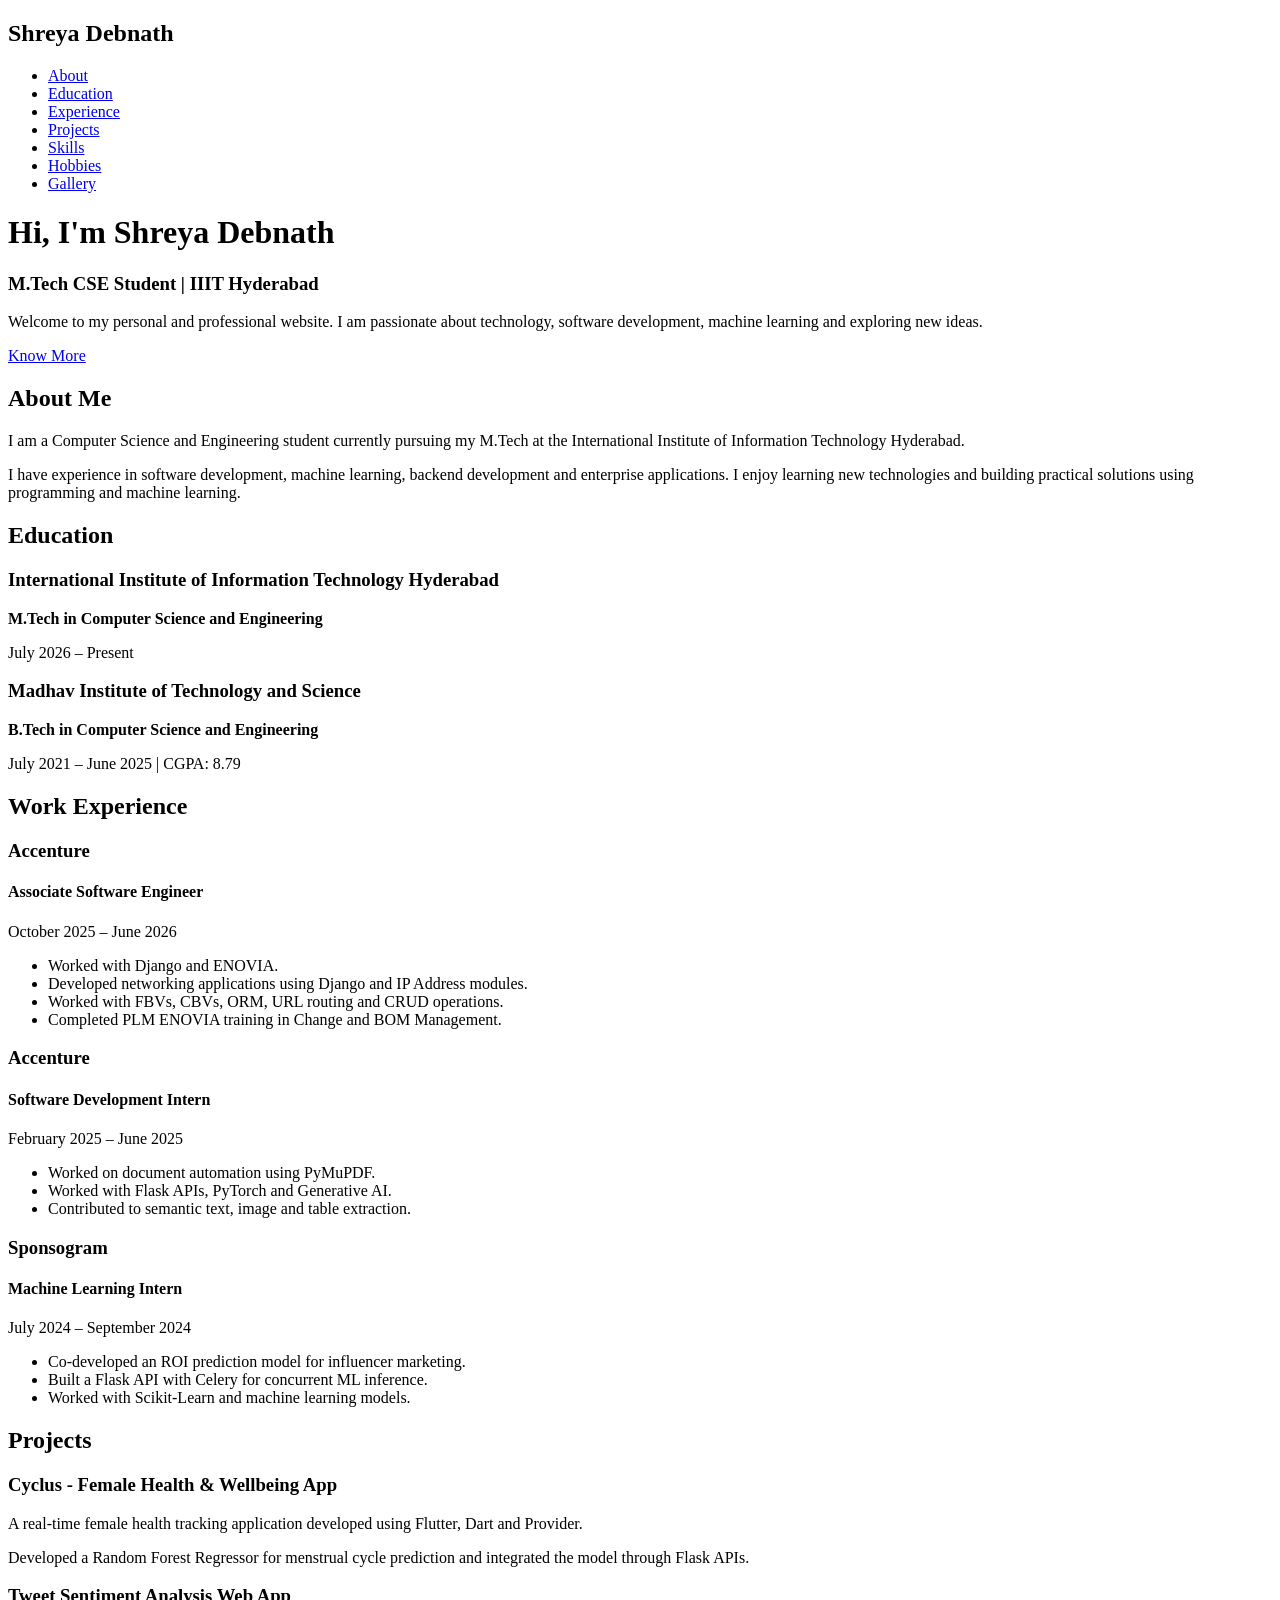
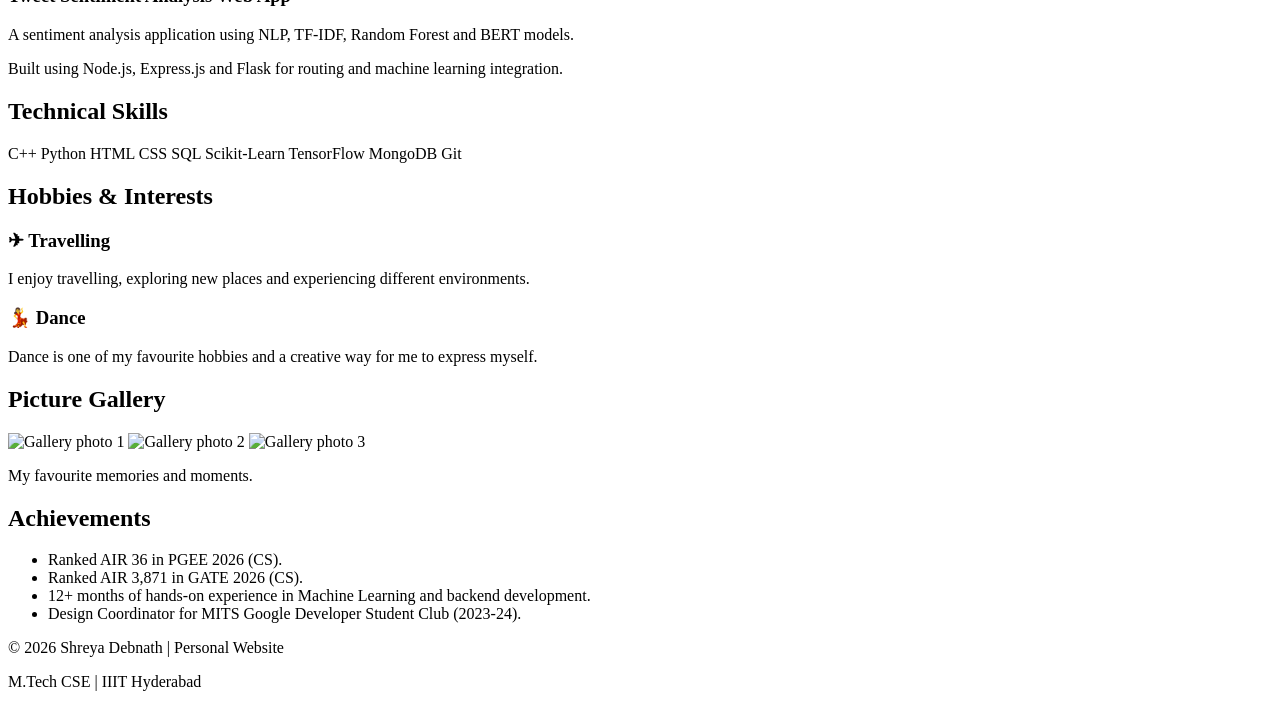
==== index.html @ 363cce81 "Create index.html" ====
<!DOCTYPE html>
<html lang="en">

<head>
    <meta charset="UTF-8">

    <meta name="viewport" content="width=device-width, initial-scale=1.0">

    <title>Shreya Debnath | Personal Website</title>

    <link rel="stylesheet" href="style.css">
</head>

<body>

    <!-- Navigation Bar -->
    <nav>
        <h2>Shreya Debnath</h2>

        <ul>
            <li><a href="#about">About</a></li>
            <li><a href="#education">Education</a></li>
            <li><a href="#experience">Experience</a></li>
            <li><a href="#projects">Projects</a></li>
            <li><a href="#skills">Skills</a></li>
            <li><a href="#hobbies">Hobbies</a></li>
            <li><a href="#gallery">Gallery</a></li>
        </ul>
    </nav>


    <!-- Home Section -->
    <header id="home">

        <div class="hero-text">

            <h1>Hi, I'm Shreya Debnath</h1>

            <h3>M.Tech CSE Student | IIIT Hyderabad</h3>

            <p>
                Welcome to my personal and professional website.
                I am passionate about technology, software development,
                machine learning and exploring new ideas.
            </p>

            <a class="button" href="#about">Know More</a>

        </div>

    </header>


    <!-- About Section -->
    <section id="about">

        <h2>About Me</h2>

        <p>
            I am a Computer Science and Engineering student currently
            pursuing my M.Tech at the International Institute of
            Information Technology Hyderabad.
        </p>

        <p>
            I have experience in software development, machine learning,
            backend development and enterprise applications. I enjoy
            learning new technologies and building practical solutions
            using programming and machine learning.
        </p>

    </section>


    <!-- Education Section -->
    <section id="education">

        <h2>Education</h2>

        <div class="card">

            <h3>International Institute of Information Technology Hyderabad</h3>

            <p>
                <strong>M.Tech in Computer Science and Engineering</strong>
            </p>

            <p>July 2026 – Present</p>

        </div>


        <div class="card">

            <h3>Madhav Institute of Technology and Science</h3>

            <p>
                <strong>B.Tech in Computer Science and Engineering</strong>
            </p>

            <p>July 2021 – June 2025 | CGPA: 8.79</p>

        </div>

    </section>


    <!-- Experience Section -->
    <section id="experience">

        <h2>Work Experience</h2>

        <div class="card">

            <h3>Accenture</h3>

            <h4>Associate Software Engineer</h4>

            <p>October 2025 – June 2026</p>

            <ul>
                <li>Worked with Django and ENOVIA.</li>
                <li>Developed networking applications using Django and IP Address modules.</li>
                <li>Worked with FBVs, CBVs, ORM, URL routing and CRUD operations.</li>
                <li>Completed PLM ENOVIA training in Change and BOM Management.</li>
            </ul>

        </div>


        <div class="card">

            <h3>Accenture</h3>

            <h4>Software Development Intern</h4>

            <p>February 2025 – June 2025</p>

            <ul>
                <li>Worked on document automation using PyMuPDF.</li>
                <li>Worked with Flask APIs, PyTorch and Generative AI.</li>
                <li>Contributed to semantic text, image and table extraction.</li>
            </ul>

        </div>


        <div class="card">

            <h3>Sponsogram</h3>

            <h4>Machine Learning Intern</h4>

            <p>July 2024 – September 2024</p>

            <ul>
                <li>Co-developed an ROI prediction model for influencer marketing.</li>
                <li>Built a Flask API with Celery for concurrent ML inference.</li>
                <li>Worked with Scikit-Learn and machine learning models.</li>
            </ul>

        </div>

    </section>


    <!-- Projects Section -->
    <section id="projects">

        <h2>Projects</h2>

        <div class="project-container">

            <div class="card">

                <h3>Cyclus - Female Health & Wellbeing App</h3>

                <p>
                    A real-time female health tracking application
                    developed using Flutter, Dart and Provider.
                </p>

                <p>
                    Developed a Random Forest Regressor for menstrual
                    cycle prediction and integrated the model through
                    Flask APIs.
                </p>

            </div>


            <div class="card">

                <h3>Tweet Sentiment Analysis Web App</h3>

                <p>
                    A sentiment analysis application using NLP,
                    TF-IDF, Random Forest and BERT models.
                </p>

                <p>
                    Built using Node.js, Express.js and Flask for
                    routing and machine learning integration.
                </p>

            </div>

        </div>

    </section>


    <!-- Skills Section -->
    <section id="skills">

        <h2>Technical Skills</h2>

        <div class="skills-container">

            <span>C++</span>
            <span>Python</span>
            <span>HTML</span>
            <span>CSS</span>
            <span>SQL</span>
            <span>Scikit-Learn</span>
            <span>TensorFlow</span>
            <span>MongoDB</span>
            <span>Git</span>

        </div>

    </section>


    <!-- Hobbies Section -->
    <section id="hobbies">

        <h2>Hobbies & Interests</h2>

        <div class="hobby-container">

            <div class="card">
                <h3>✈ Travelling</h3>
                <p>
                    I enjoy travelling, exploring new places and
                    experiencing different environments.
                </p>
            </div>

            <div class="card">
                <h3>💃 Dance</h3>
                <p>
                    Dance is one of my favourite hobbies and a
                    creative way for me to express myself.
                </p>
            </div>

        </div>

    </section>


    <!-- Gallery Section -->
    <section id="gallery">

        <h2>Picture Gallery</h2>

        <div class="gallery">

            <img src="images/photo1.jpg" alt="Gallery photo 1">

            <img src="images/photo2.jpg" alt="Gallery photo 2">

            <img src="images/photo3.jpg" alt="Gallery photo 3">

        </div>

        <p class="gallery-note">
            My favourite memories and moments.
        </p>

    </section>


    <!-- Achievements Section -->
    <section id="achievements">

        <h2>Achievements</h2>

        <div class="card">

            <ul>
                <li>Ranked AIR 36 in PGEE 2026 (CS).</li>
                <li>Ranked AIR 3,871 in GATE 2026 (CS).</li>
                <li>12+ months of hands-on experience in Machine Learning and backend development.</li>
                <li>Design Coordinator for MITS Google Developer Student Club (2023-24).</li>
            </ul>

        </div>

    </section>


    <!-- Footer -->
    <footer>

        <p>
            © 2026 Shreya Debnath | Personal Website
        </p>

        <p>
            M.Tech CSE | IIIT Hyderabad
        </p>

    </footer>

</body>

</html>
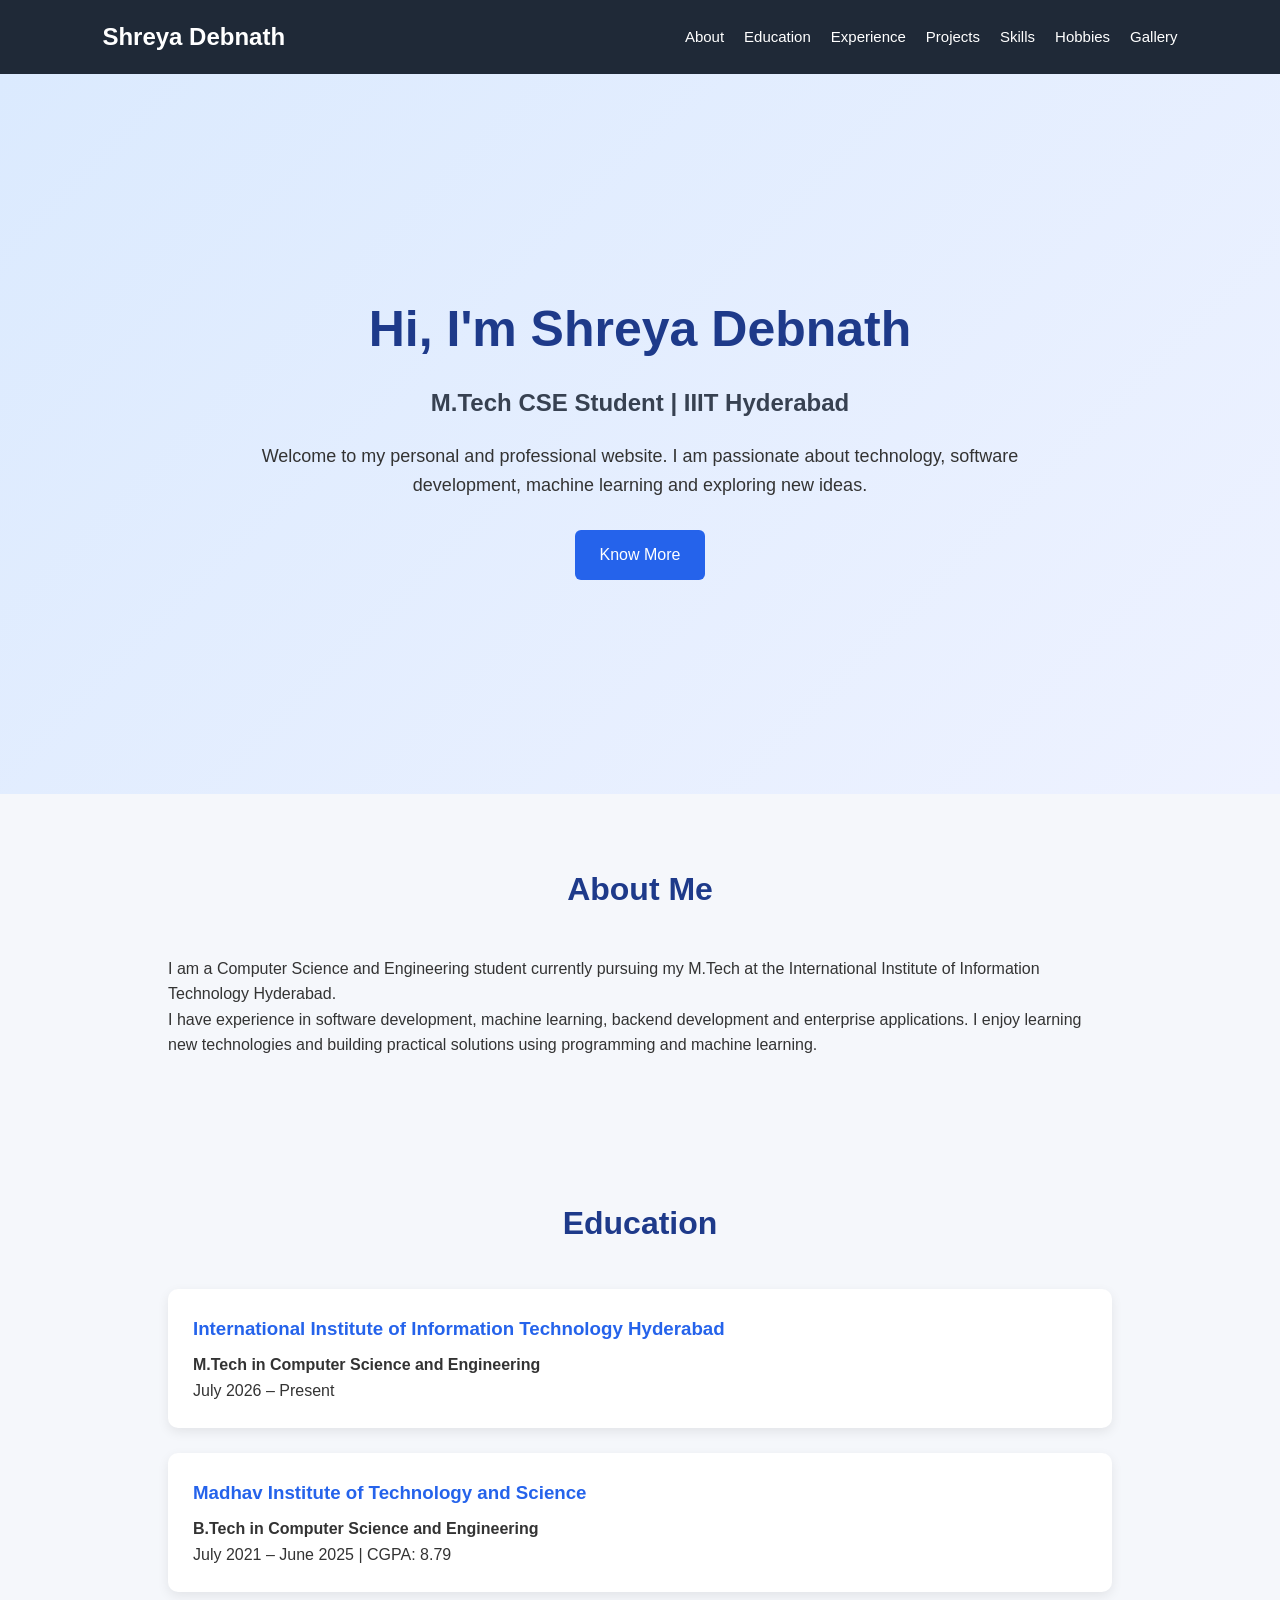
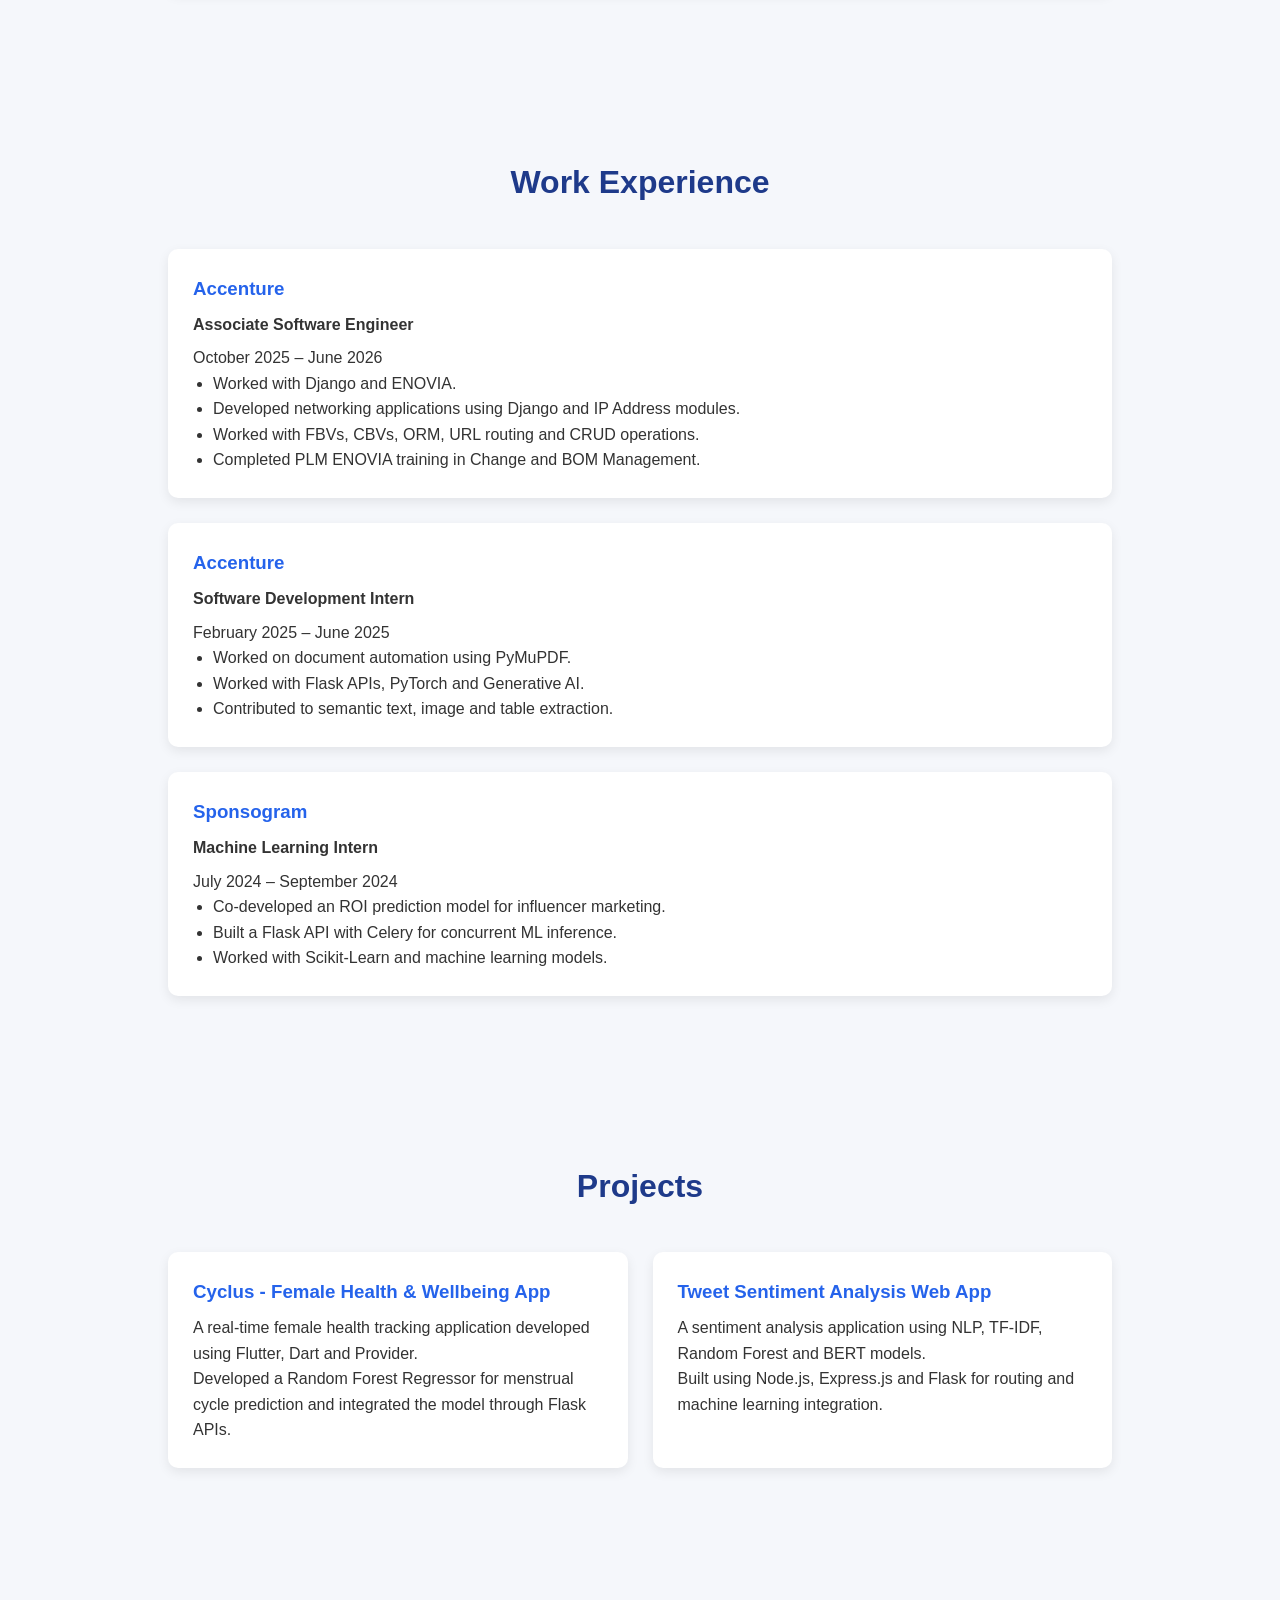
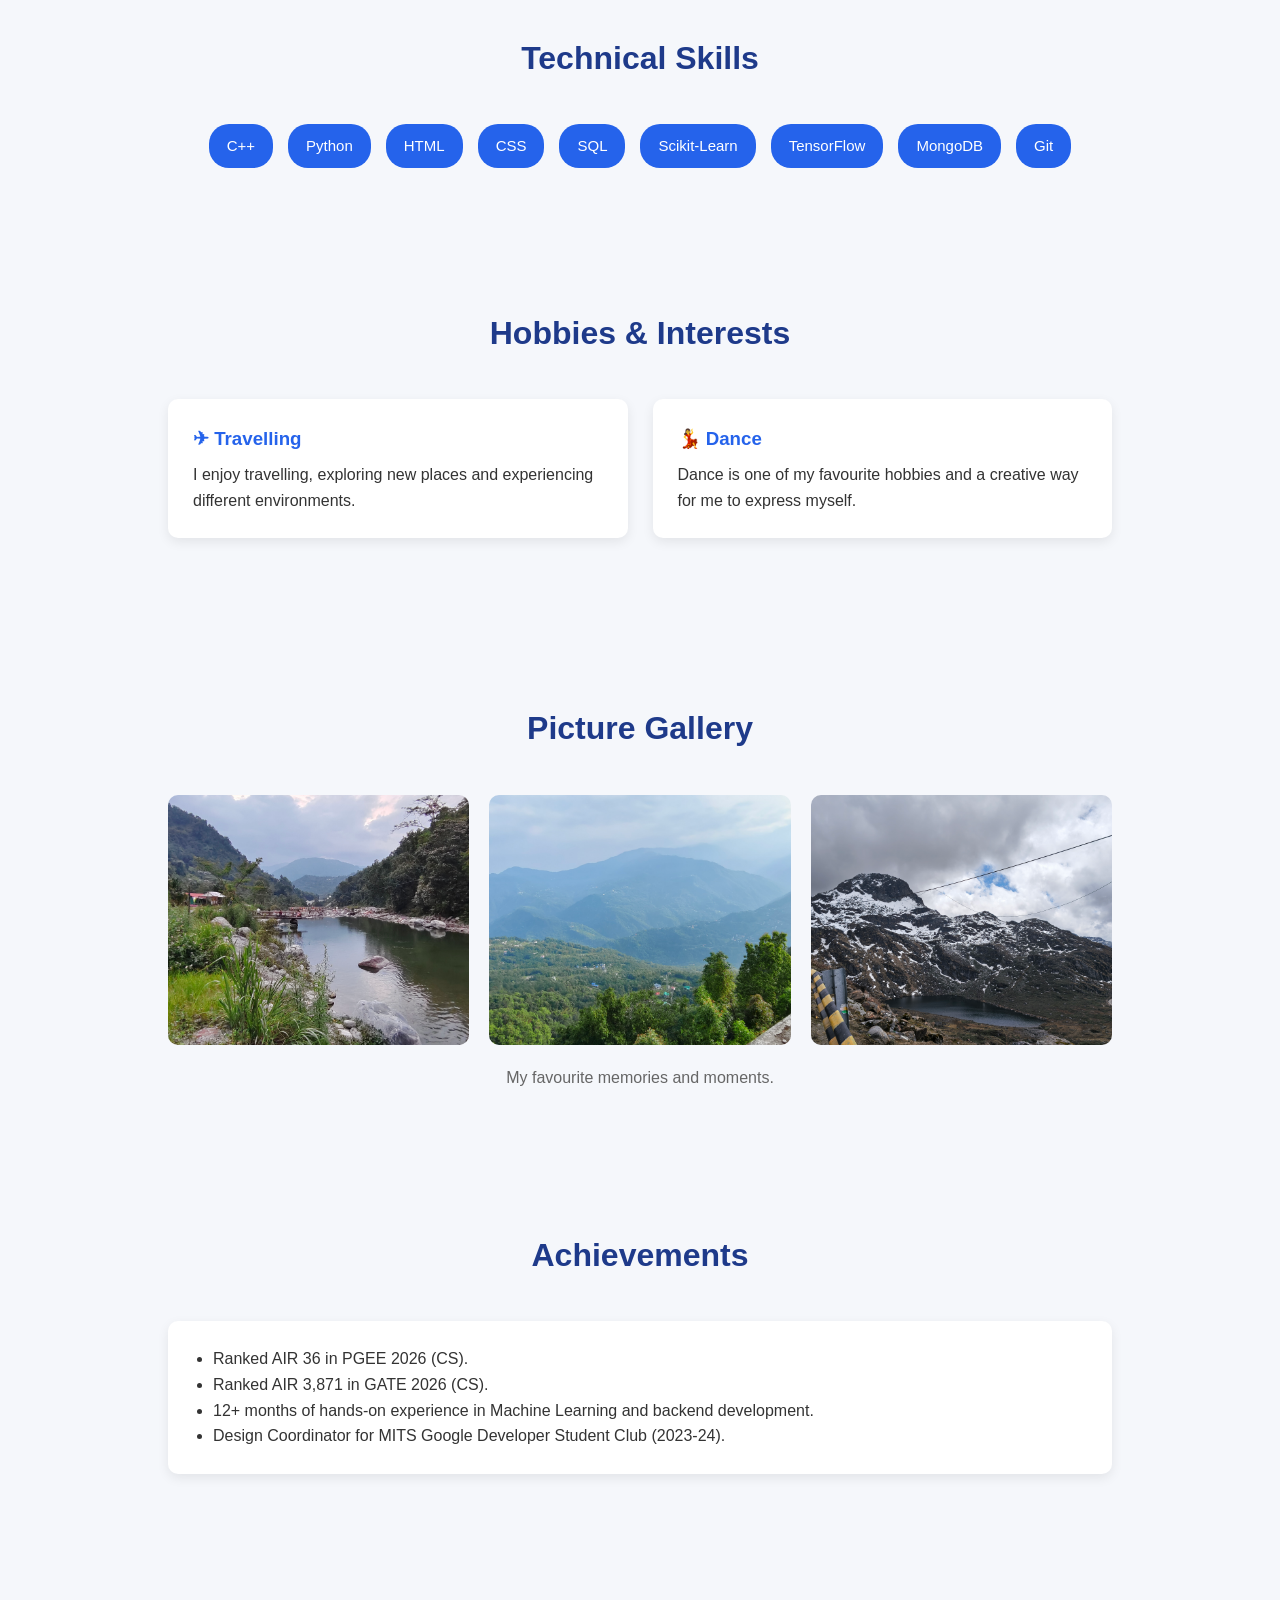
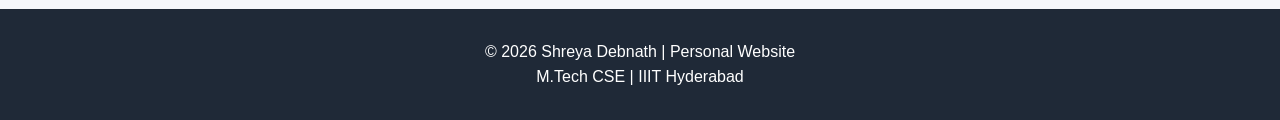
==== commit bfe76fd9: "Update index.html" ====
--- a/index.html
+++ b/index.html
@@ -267,11 +267,11 @@
 
         <div class="gallery">
 
-            <img src="images/photo1.jpg" alt="Gallery photo 1">
-
-            <img src="images/photo2.jpg" alt="Gallery photo 2">
-
-            <img src="images/photo3.jpg" alt="Gallery photo 3">
+            <img src="images/IMG_20260526_182352.jpg.jpeg" alt="photo 1">
+
+            <img src="images/IMG_20260528_063207.jpg.jpeg" alt="photo 2">
+
+            <img src="images/IMG_20260529_093640483_HDR.jpg.jpeg" alt="photo 3">
 
         </div>
 
--- a/style.css
+++ b/style.css
@@ -0,0 +1,316 @@
+/* General Page Styling */
+
+* {
+    box-sizing: border-box;
+    margin: 0;
+    padding: 0;
+}
+
+html {
+    scroll-behavior: smooth;
+}
+
+body {
+    font-family: Arial, sans-serif;
+    line-height: 1.6;
+    background-color: #f5f7fb;
+    color: #333;
+}
+
+
+/* Navigation Bar */
+
+nav {
+    background-color: #1f2937;
+    color: white;
+
+    display: flex;
+    justify-content: space-between;
+    align-items: center;
+
+    padding: 18px 8%;
+
+    position: sticky;
+    top: 0;
+    z-index: 1000;
+}
+
+nav h2 {
+    font-size: 24px;
+}
+
+nav ul {
+    list-style: none;
+
+    display: flex;
+    gap: 20px;
+}
+
+nav a {
+    color: white;
+    text-decoration: none;
+    font-size: 15px;
+}
+
+nav a:hover {
+    color: #60a5fa;
+}
+
+
+/* Hero Section */
+
+header {
+    min-height: 80vh;
+
+    display: flex;
+    justify-content: center;
+    align-items: center;
+
+    text-align: center;
+
+    padding: 60px 20px;
+
+    background: linear-gradient(
+        135deg,
+        #dbeafe,
+        #eef2ff
+    );
+}
+
+.hero-text {
+    max-width: 800px;
+}
+
+.hero-text h1 {
+    font-size: 50px;
+    margin-bottom: 15px;
+    color: #1e3a8a;
+}
+
+.hero-text h3 {
+    font-size: 24px;
+    margin-bottom: 20px;
+    color: #374151;
+}
+
+.hero-text p {
+    font-size: 18px;
+    margin-bottom: 30px;
+}
+
+
+/* Button */
+
+.button {
+    display: inline-block;
+
+    padding: 12px 25px;
+
+    background-color: #2563eb;
+    color: white;
+
+    text-decoration: none;
+
+    border-radius: 6px;
+
+    transition: 0.3s;
+}
+
+.button:hover {
+    background-color: #1d4ed8;
+    transform: translateY(-2px);
+}
+
+
+/* Sections */
+
+section {
+    padding: 70px 10%;
+
+    max-width: 1200px;
+
+    margin: auto;
+}
+
+section h2 {
+    text-align: center;
+
+    font-size: 32px;
+
+    margin-bottom: 40px;
+
+    color: #1e3a8a;
+}
+
+
+/* Cards */
+
+.card {
+    background-color: white;
+
+    padding: 25px;
+
+    margin-bottom: 25px;
+
+    border-radius: 10px;
+
+    box-shadow: 0 4px 12px rgba(0, 0, 0, 0.08);
+
+    transition: 0.3s;
+}
+
+.card:hover {
+    transform: translateY(-5px);
+
+    box-shadow: 0 8px 20px rgba(0, 0, 0, 0.12);
+}
+
+.card h3 {
+    color: #2563eb;
+
+    margin-bottom: 8px;
+}
+
+.card h4 {
+    margin-bottom: 8px;
+}
+
+.card ul {
+    margin-left: 20px;
+}
+
+
+/* Projects */
+
+.project-container {
+    display: grid;
+
+    grid-template-columns: repeat(2, 1fr);
+
+    gap: 25px;
+}
+
+
+/* Skills */
+
+.skills-container {
+    display: flex;
+
+    flex-wrap: wrap;
+
+    justify-content: center;
+
+    gap: 15px;
+}
+
+.skills-container span {
+    background-color: #2563eb;
+
+    color: white;
+
+    padding: 10px 18px;
+
+    border-radius: 20px;
+
+    font-size: 15px;
+}
+
+.skills-container span:hover {
+    background-color: #1d4ed8;
+}
+
+
+/* Hobbies */
+
+.hobby-container {
+    display: grid;
+
+    grid-template-columns: repeat(2, 1fr);
+
+    gap: 25px;
+}
+
+
+/* Gallery */
+
+.gallery {
+    display: grid;
+
+    grid-template-columns: repeat(3, 1fr);
+
+    gap: 20px;
+}
+
+.gallery img {
+    width: 100%;
+
+    height: 250px;
+
+    object-fit: cover;
+
+    border-radius: 10px;
+
+    transition: 0.3s;
+}
+
+.gallery img:hover {
+    transform: scale(1.03);
+}
+
+.gallery-note {
+    text-align: center;
+
+    margin-top: 20px;
+
+    color: #666;
+}
+
+
+/* Footer */
+
+footer {
+    text-align: center;
+
+    padding: 30px;
+
+    background-color: #1f2937;
+
+    color: white;
+
+    margin-top: 40px;
+}
+
+
+/* Mobile Responsive Design */
+
+@media (max-width: 768px) {
+
+    nav {
+        flex-direction: column;
+
+        gap: 15px;
+    }
+
+    nav ul {
+        flex-wrap: wrap;
+
+        justify-content: center;
+    }
+
+    .hero-text h1 {
+        font-size: 36px;
+    }
+
+    .project-container {
+        grid-template-columns: 1fr;
+    }
+
+    .hobby-container {
+        grid-template-columns: 1fr;
+    }
+
+    .gallery {
+        grid-template-columns: 1fr;
+    }
+
+}
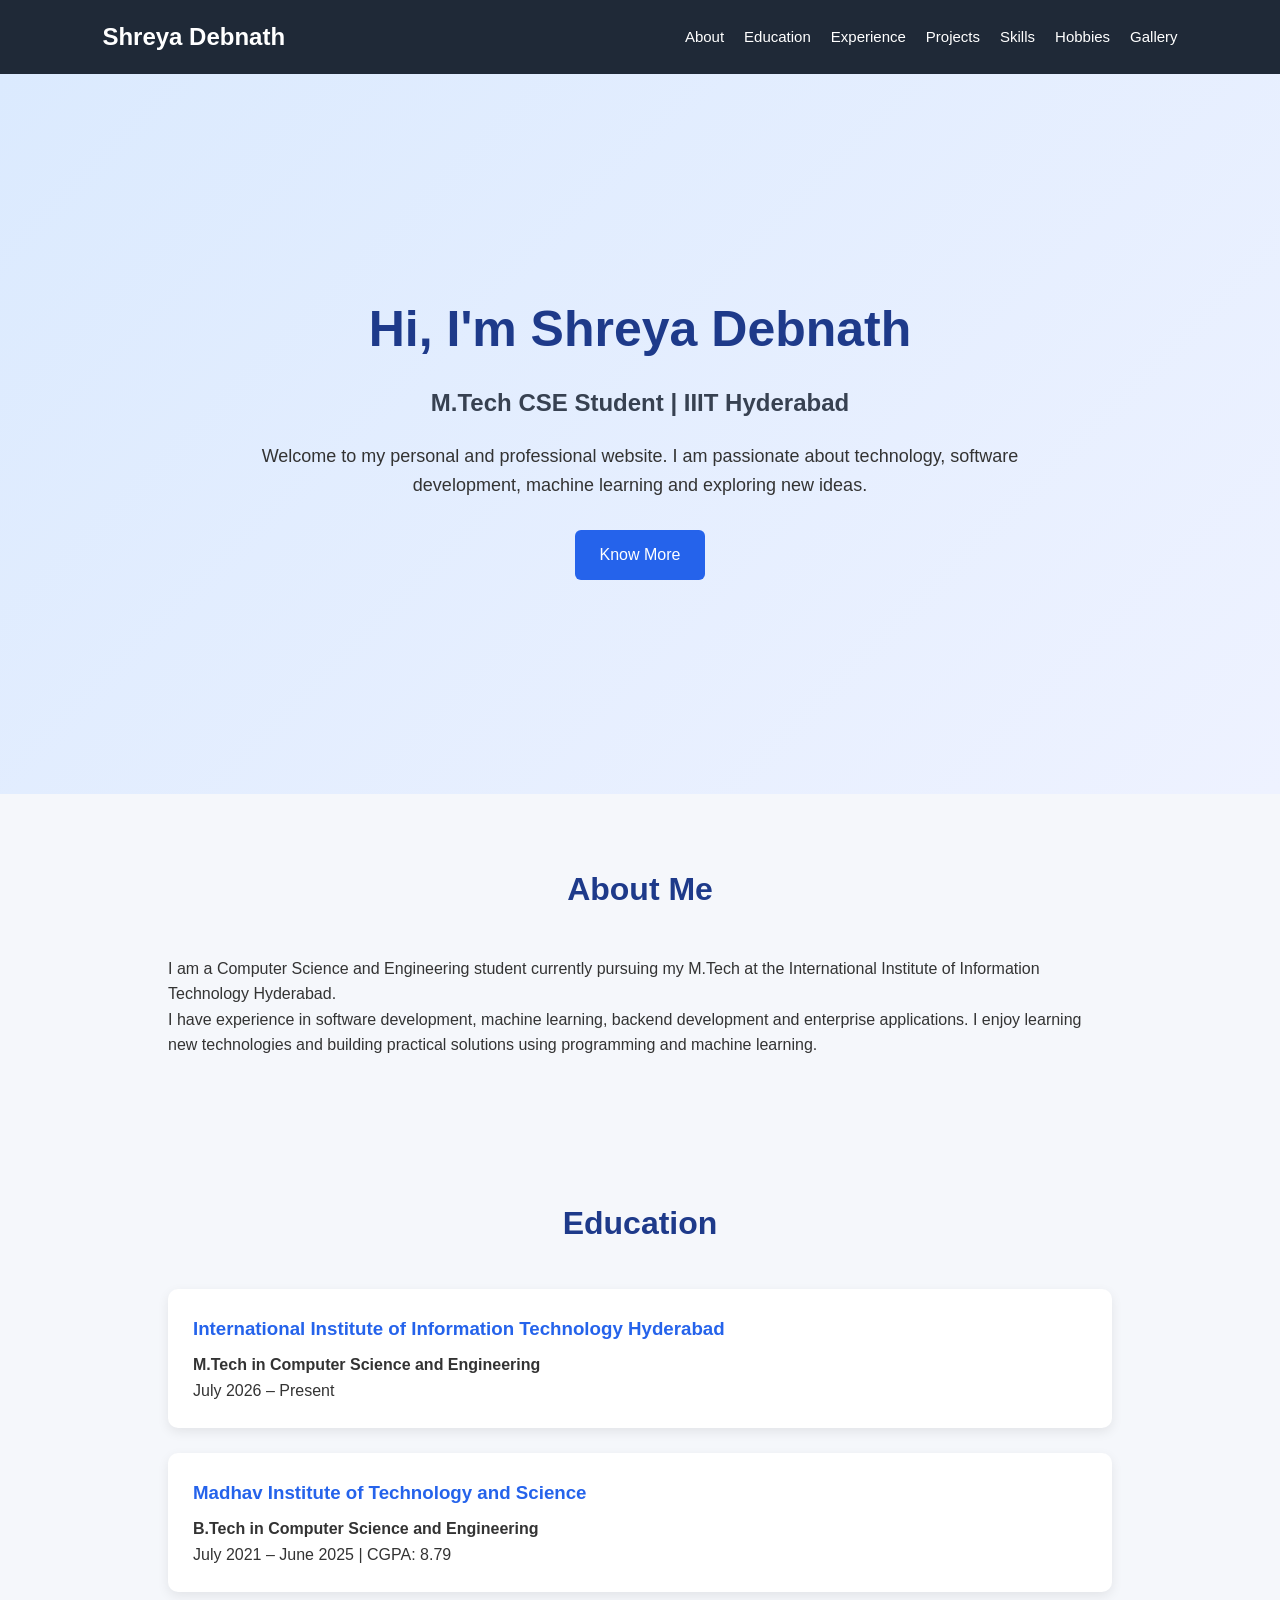
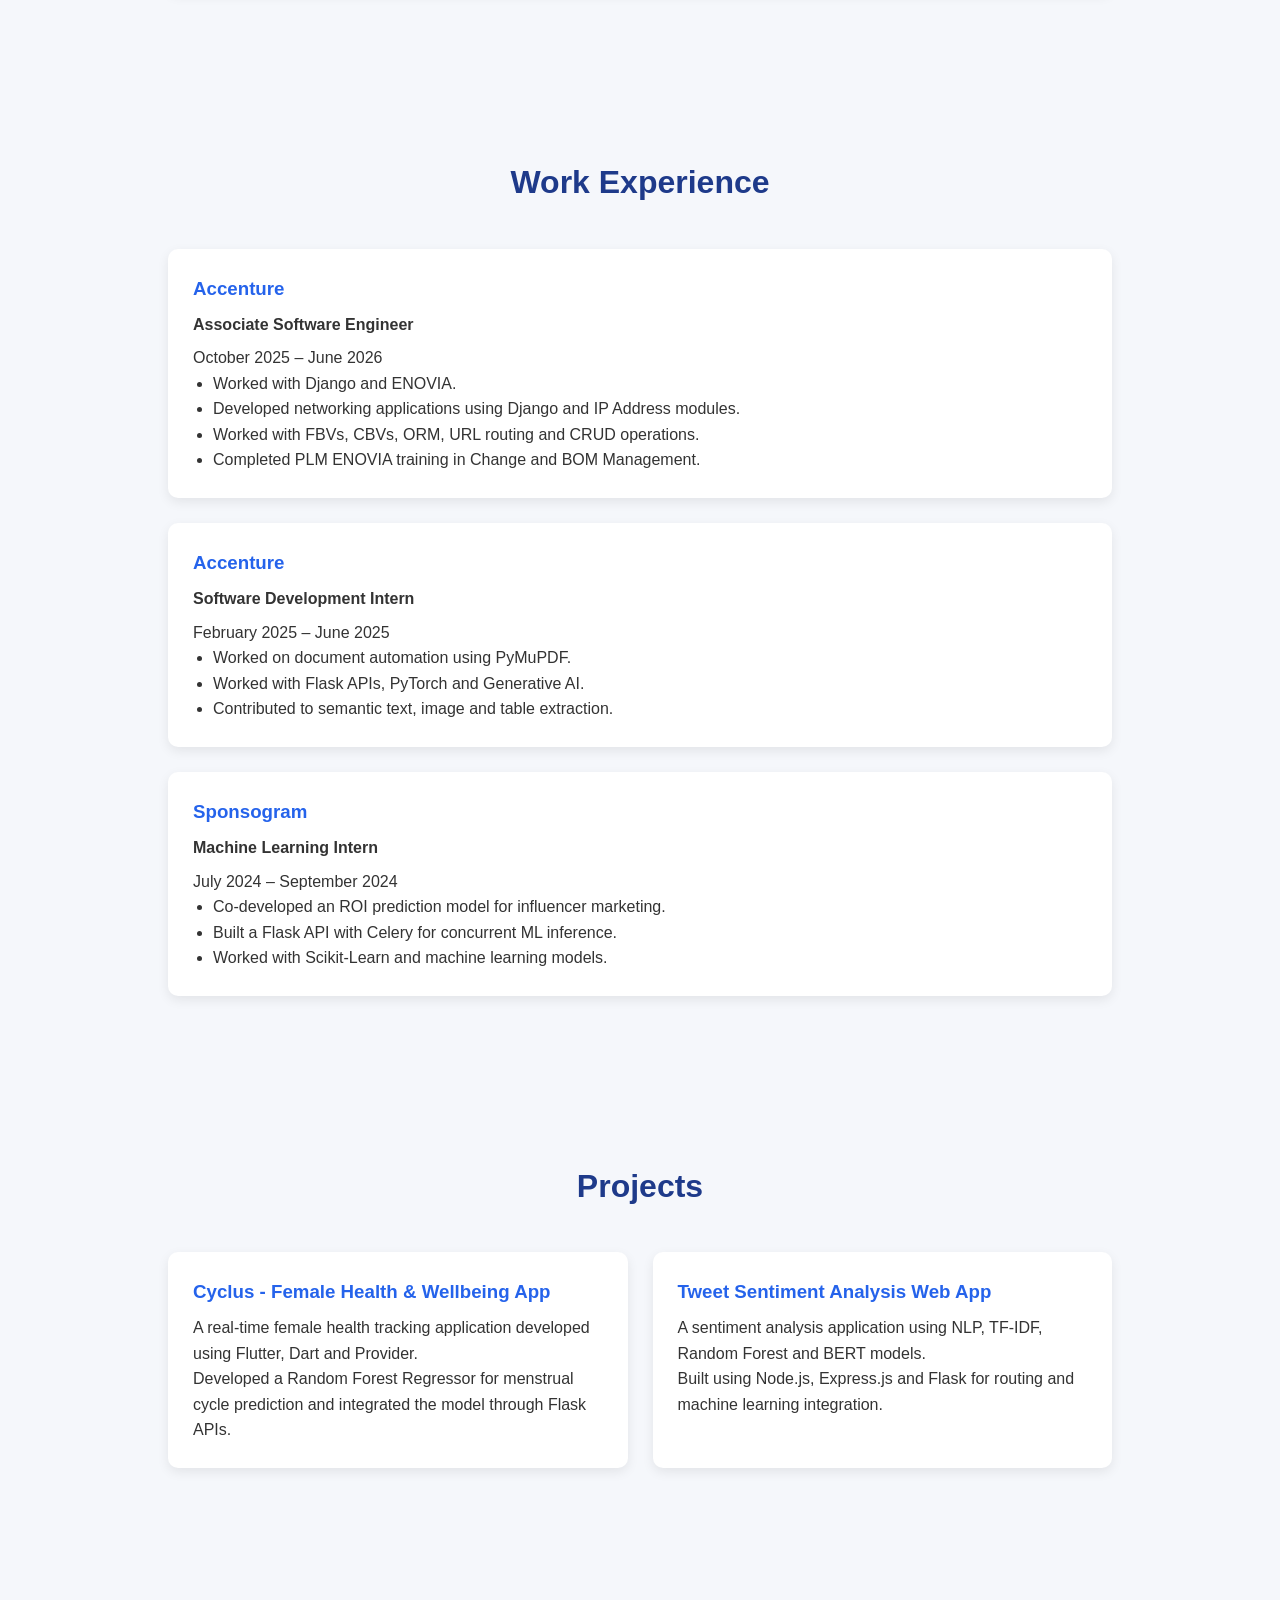
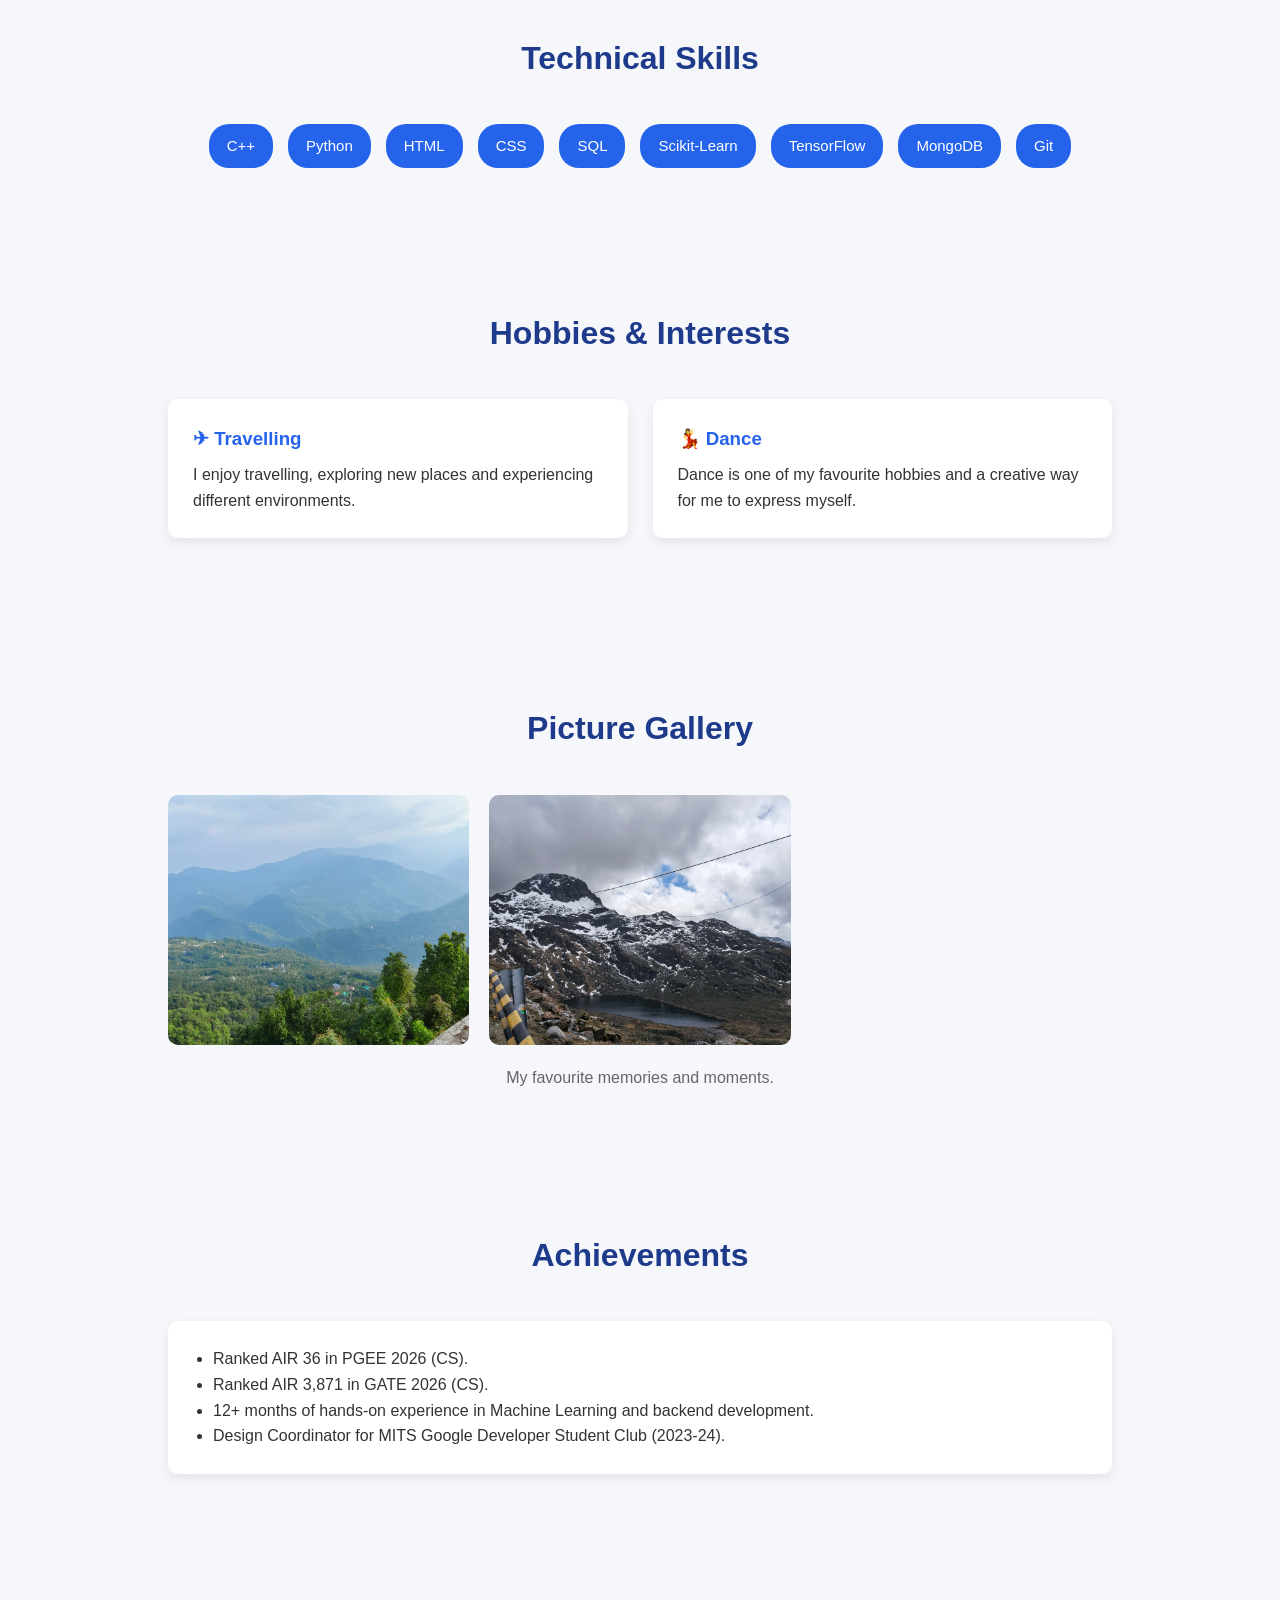
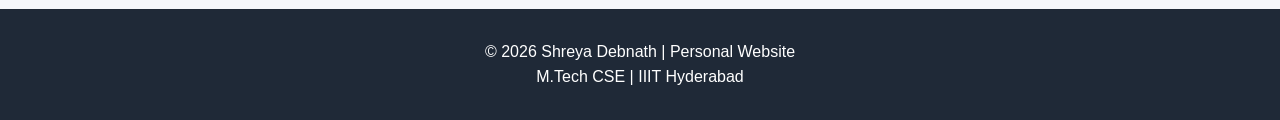
==== commit b7f2ee8f: "Update index.html" ====
--- a/index.html
+++ b/index.html
@@ -267,11 +267,11 @@
 
         <div class="gallery">
 
-            <img src="images/IMG_20260526_182352.jpg.jpeg" alt="photo 1">
-
-            <img src="images/IMG_20260528_063207.jpg.jpeg" alt="photo 2">
-
-            <img src="images/IMG_20260529_093640483_HDR.jpg.jpeg" alt="photo 3">
+           
+
+            <img src="images/IMG_20260528_063207.jpg.jpeg" alt="photo 1">
+
+            <img src="images/IMG_20260529_093640483_HDR.jpg.jpeg" alt="photo 2">
 
         </div>
 
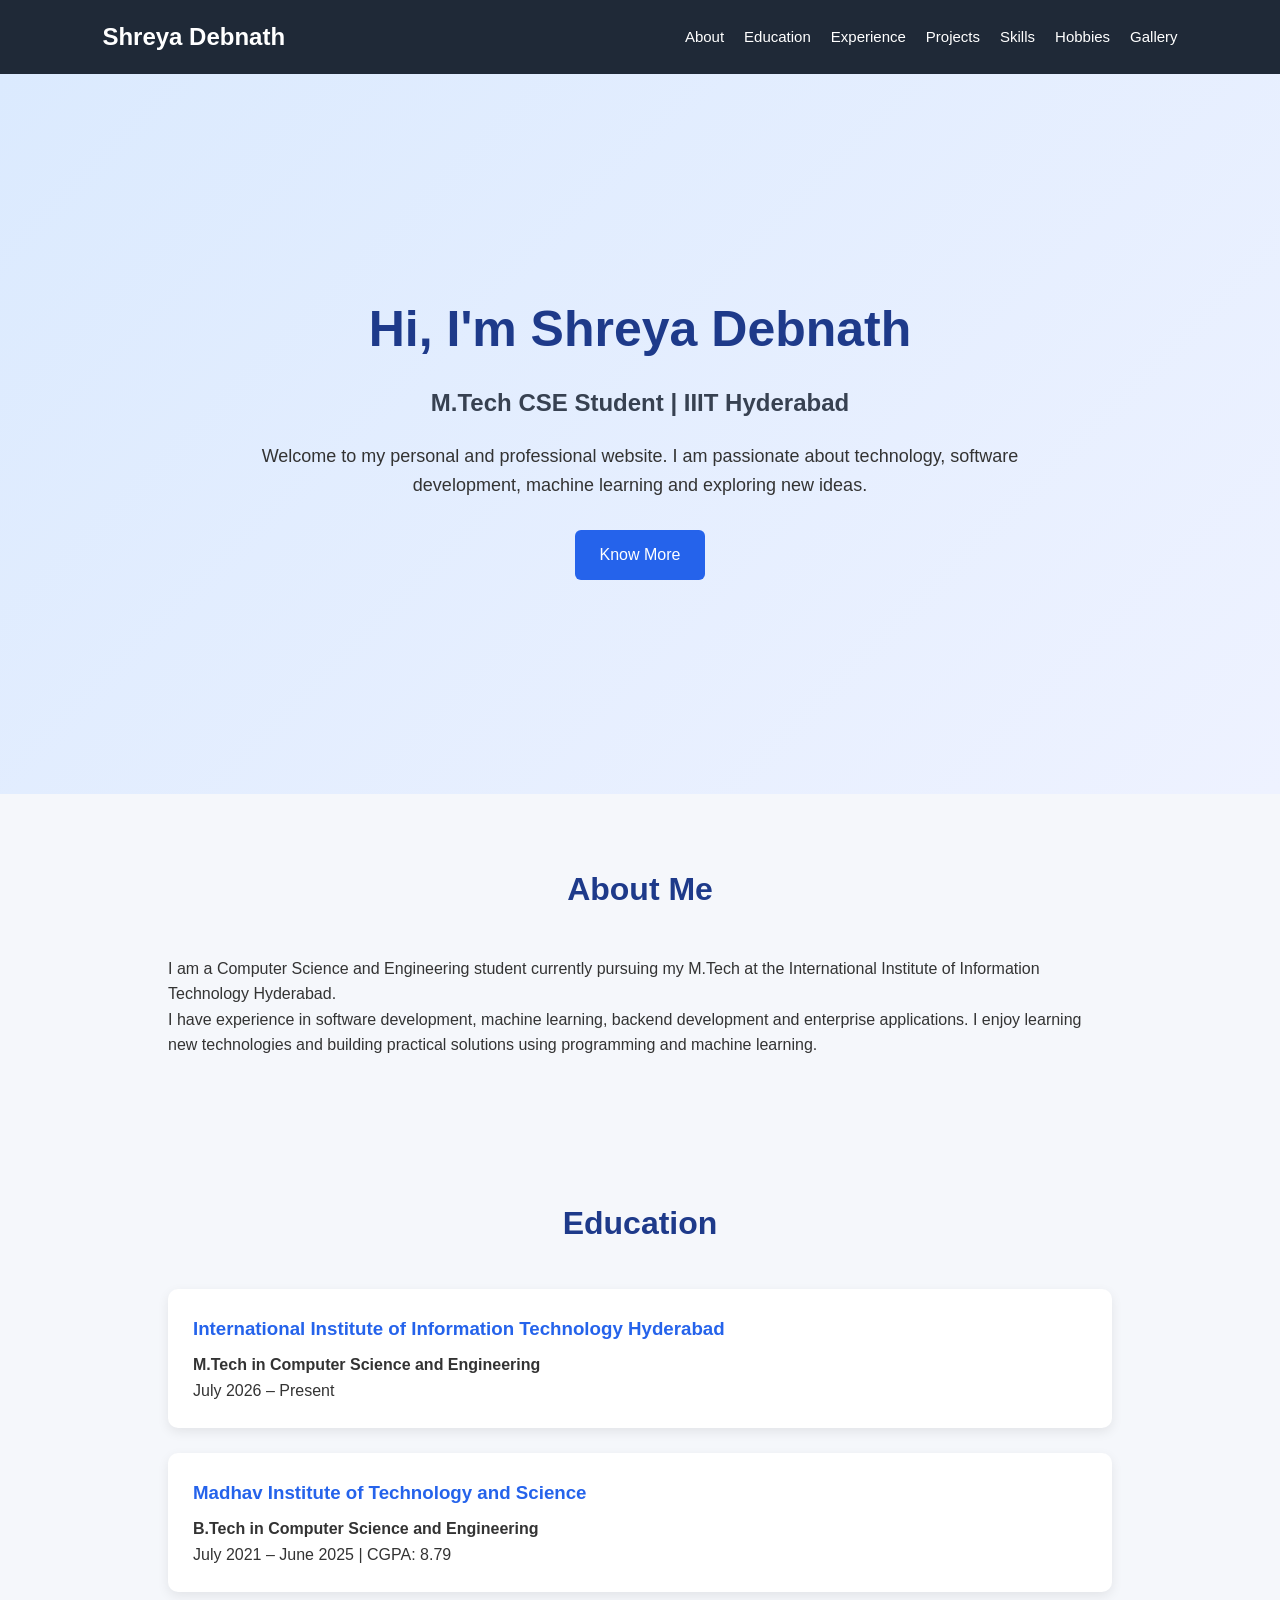
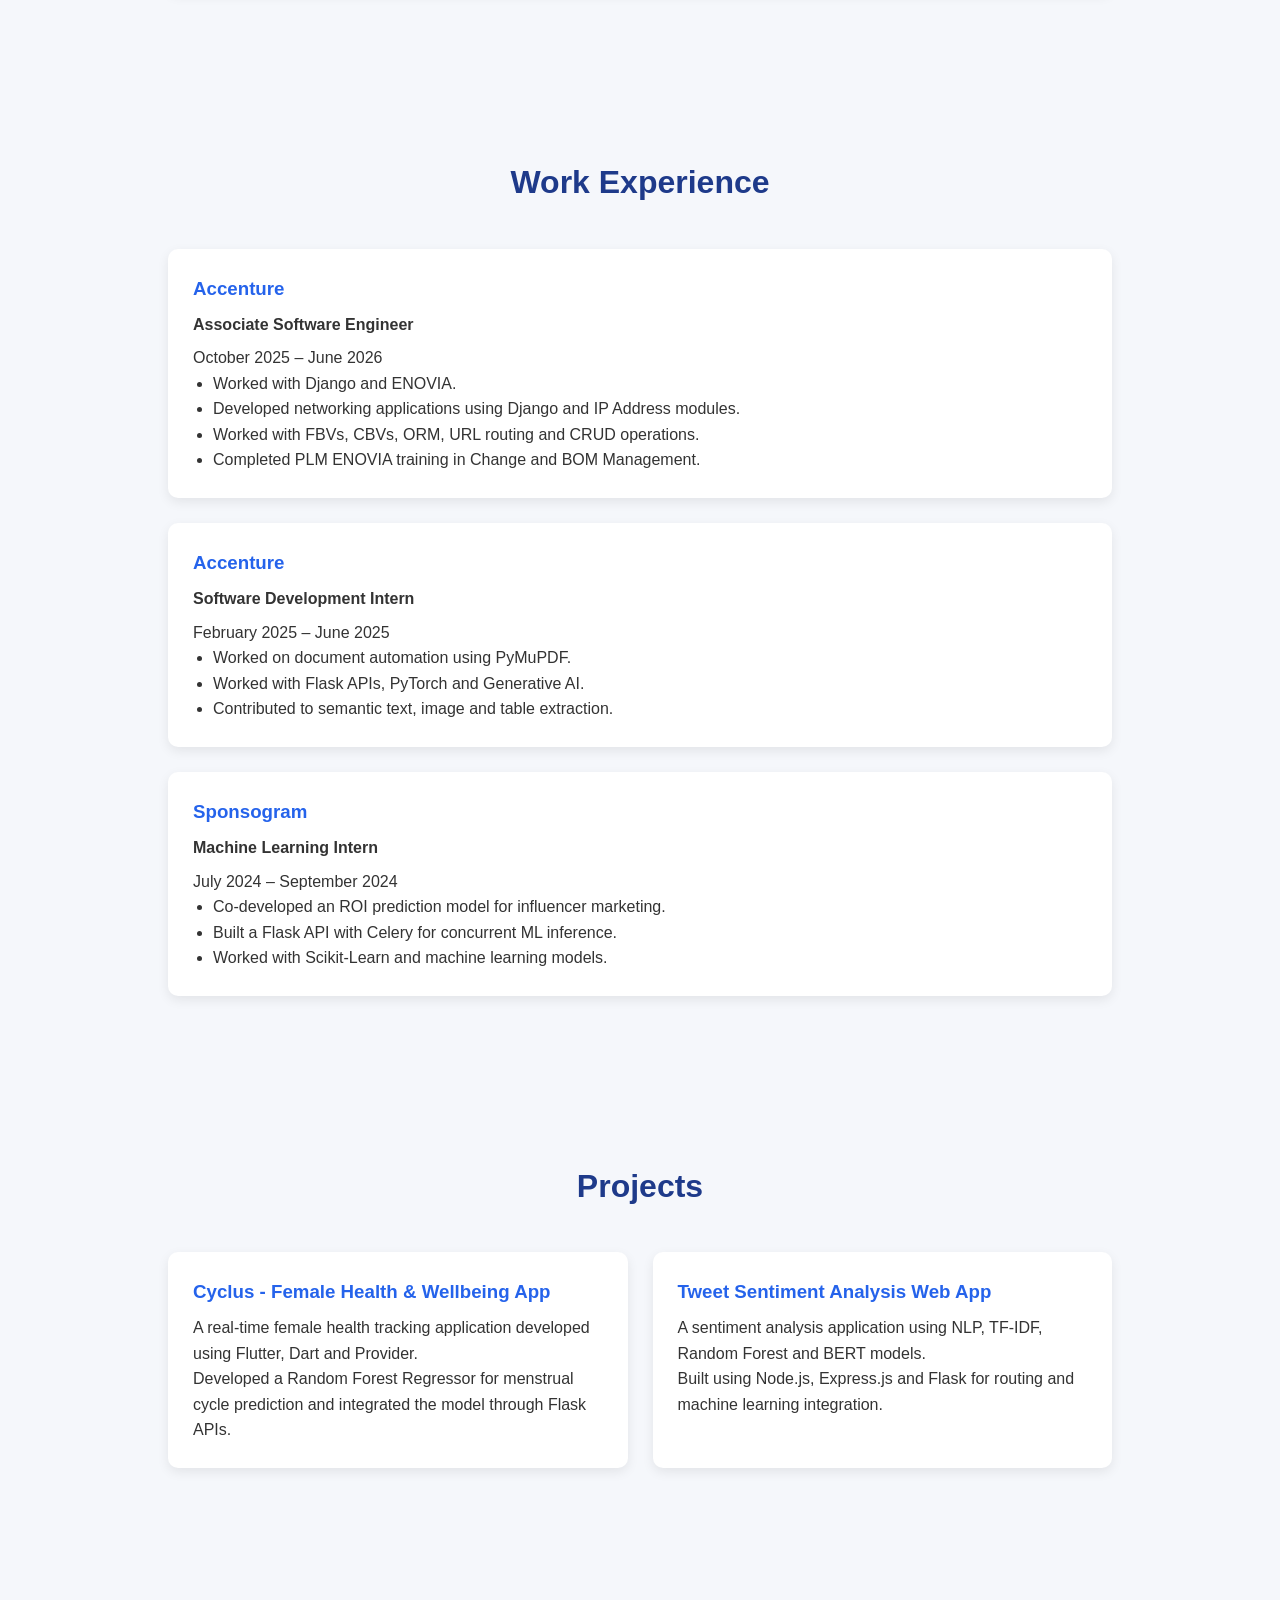
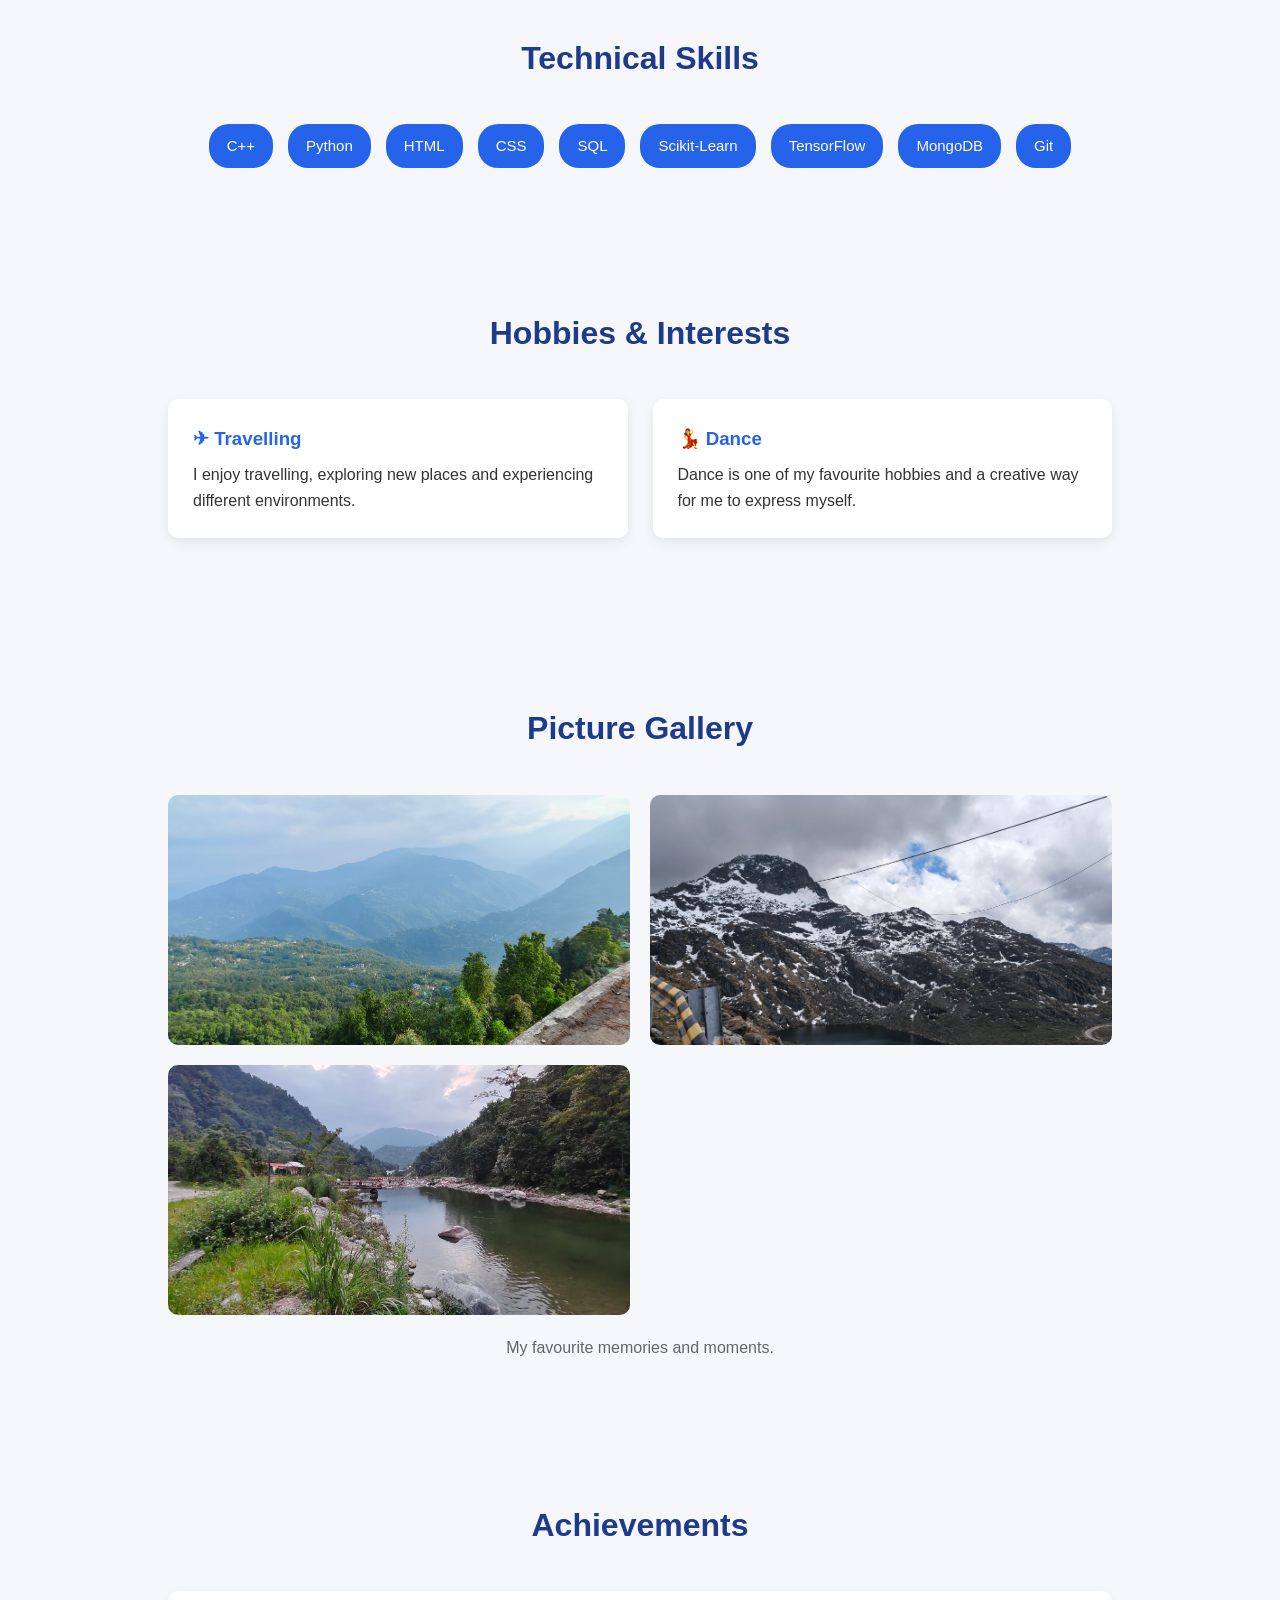
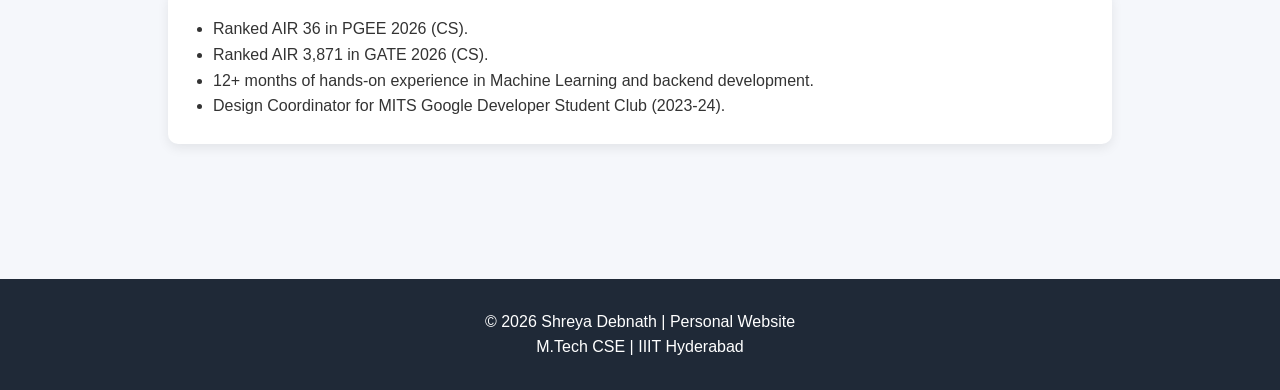
==== commit 78691923: "Update index.html" ====
--- a/index.html
+++ b/index.html
@@ -272,7 +272,7 @@
             <img src="images/IMG_20260528_063207.jpg.jpeg" alt="photo 1">
 
             <img src="images/IMG_20260529_093640483_HDR.jpg.jpeg" alt="photo 2">
-
+            <img src="images/IMG_20260526_182352.jpg.jpeg" alt="photo 2">
         </div>
 
         <p class="gallery-note">
--- a/style.css
+++ b/style.css
@@ -236,7 +236,7 @@
 .gallery {
     display: grid;
 
-    grid-template-columns: repeat(3, 1fr);
+    grid-template-columns: repeat(2, 1fr);
 
     gap: 20px;
 }
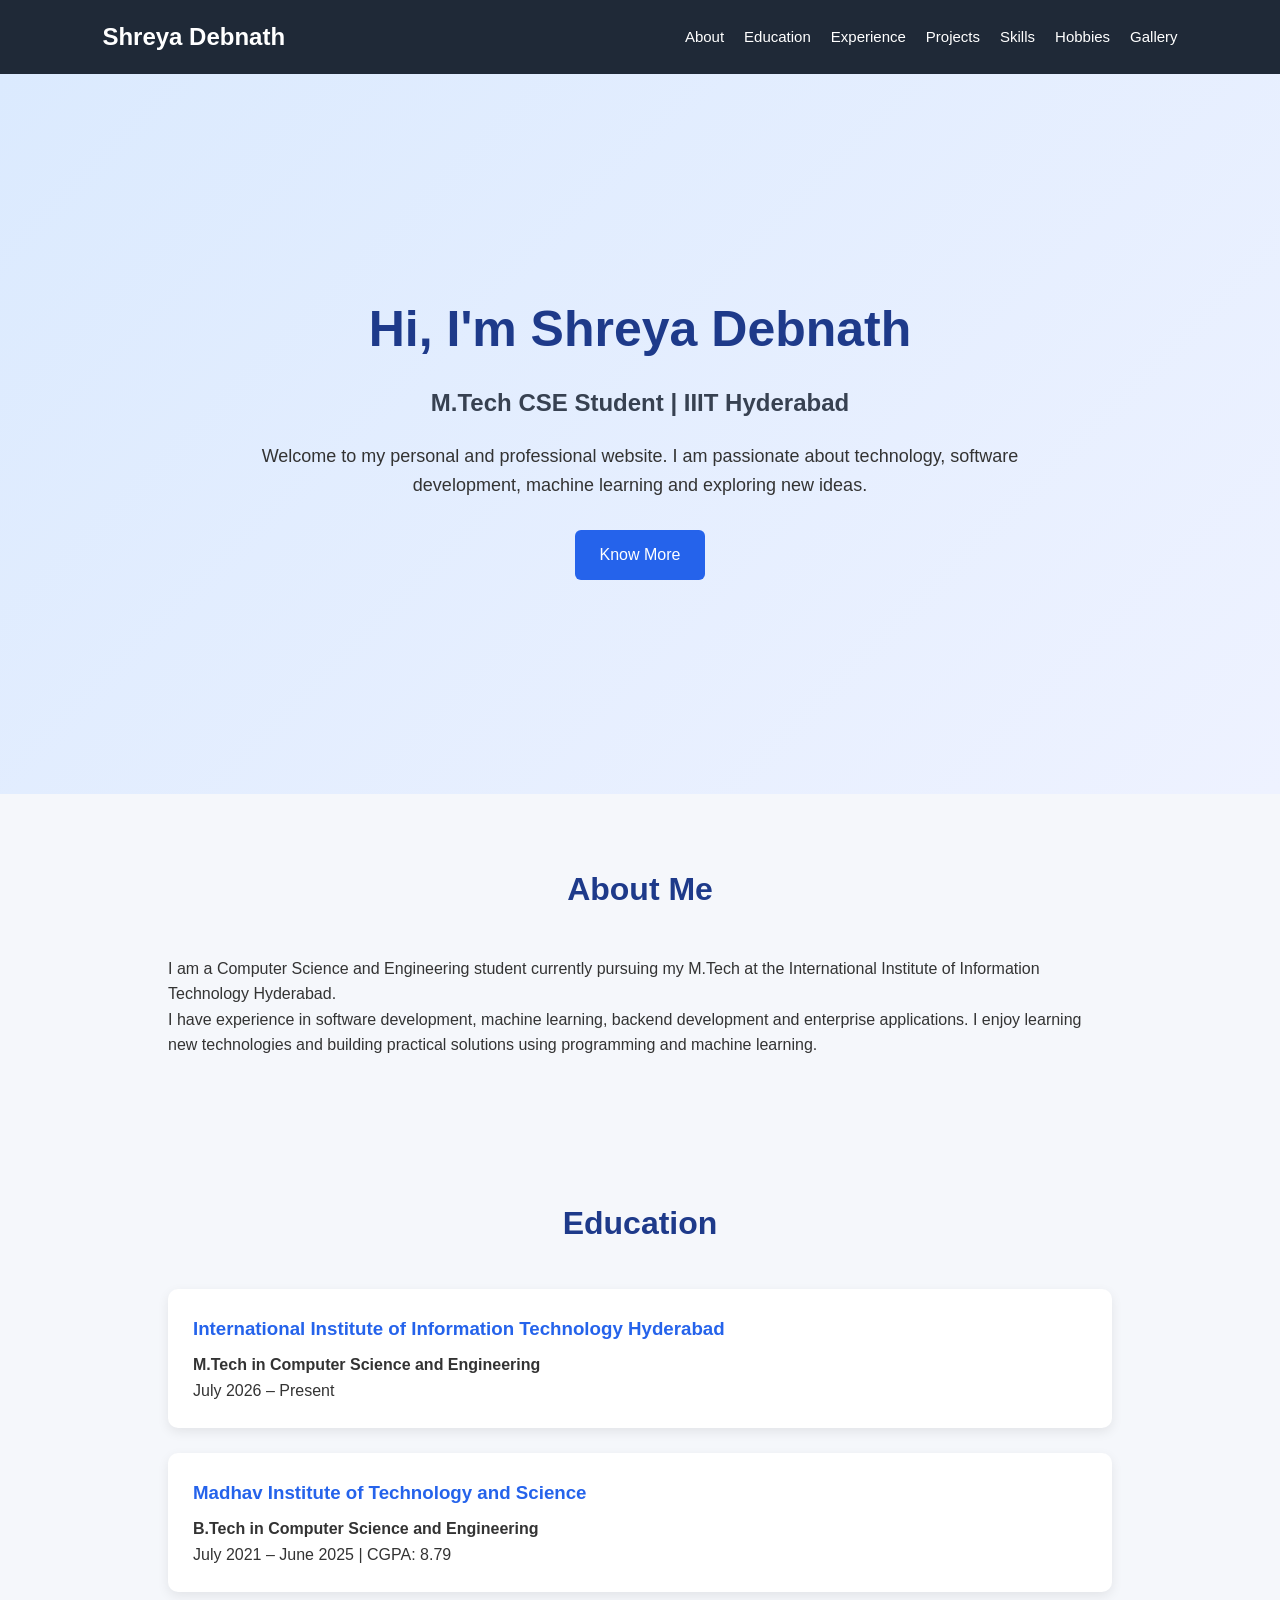
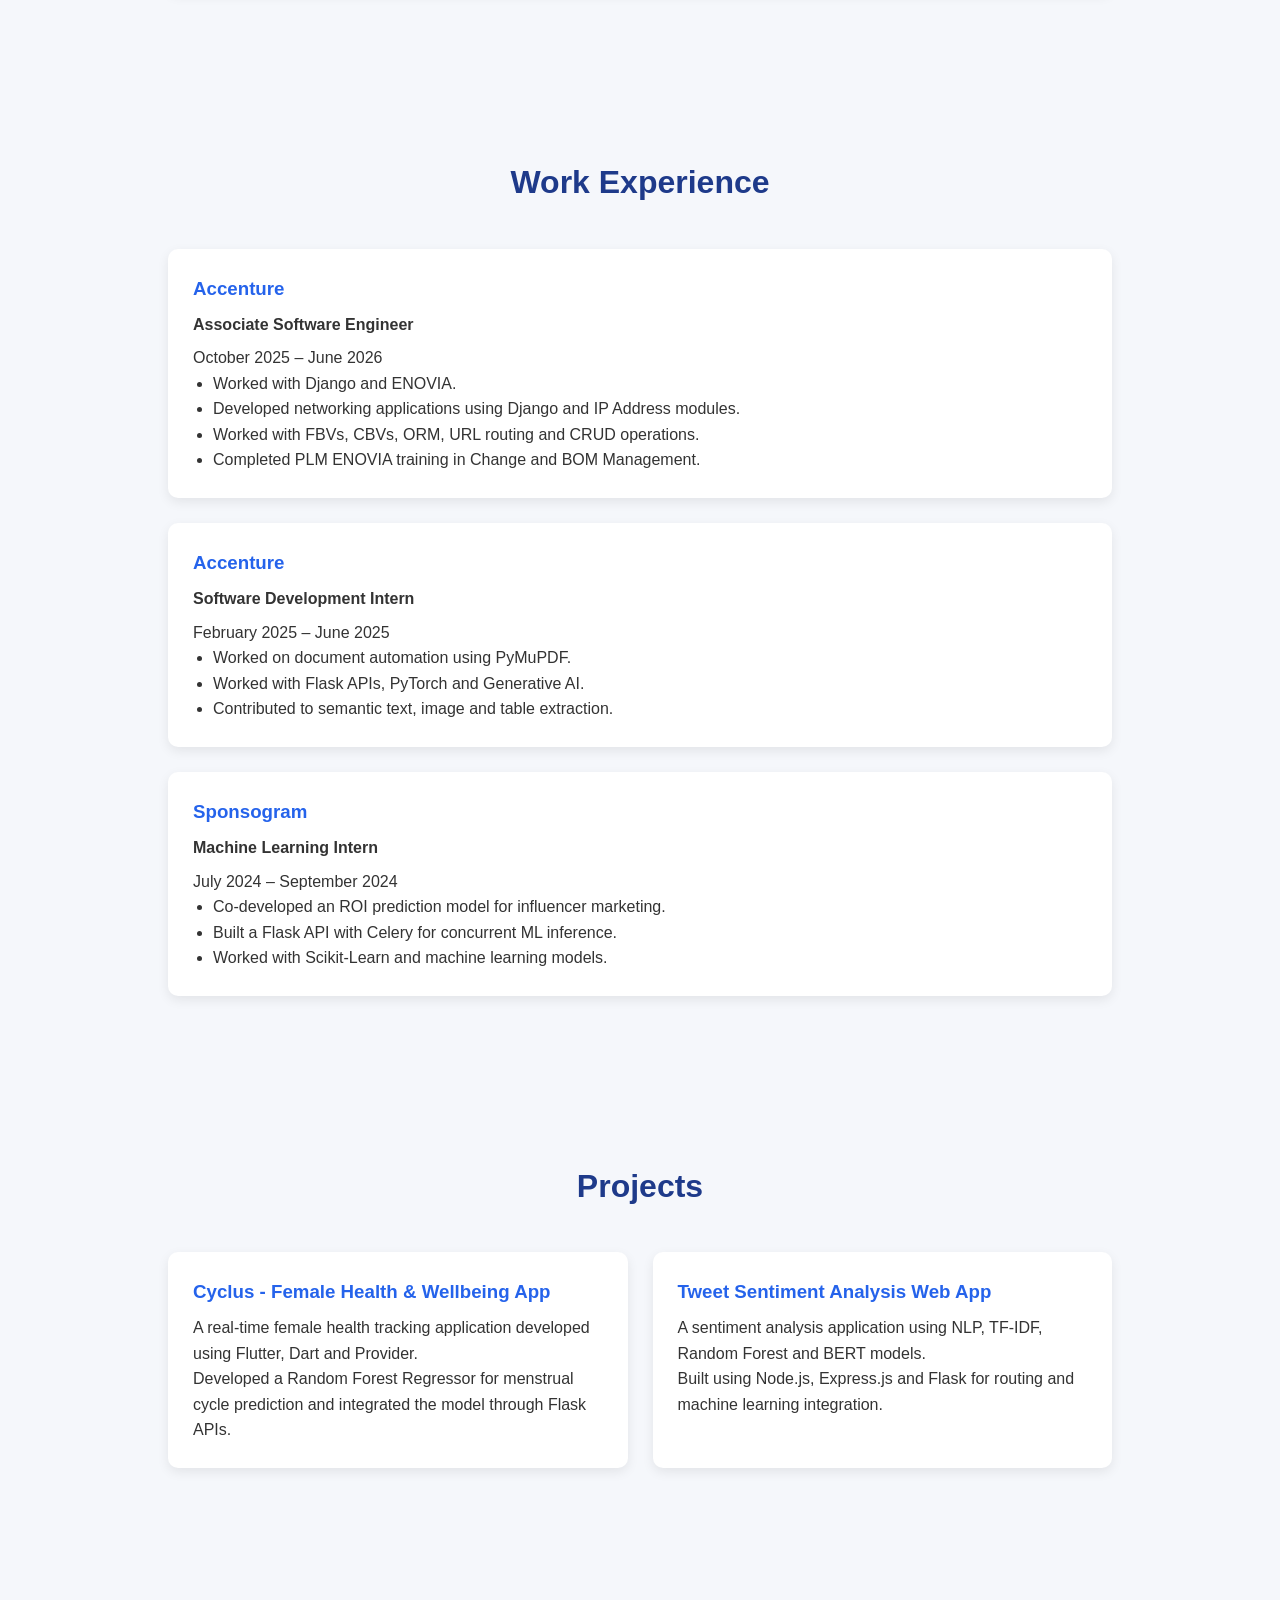
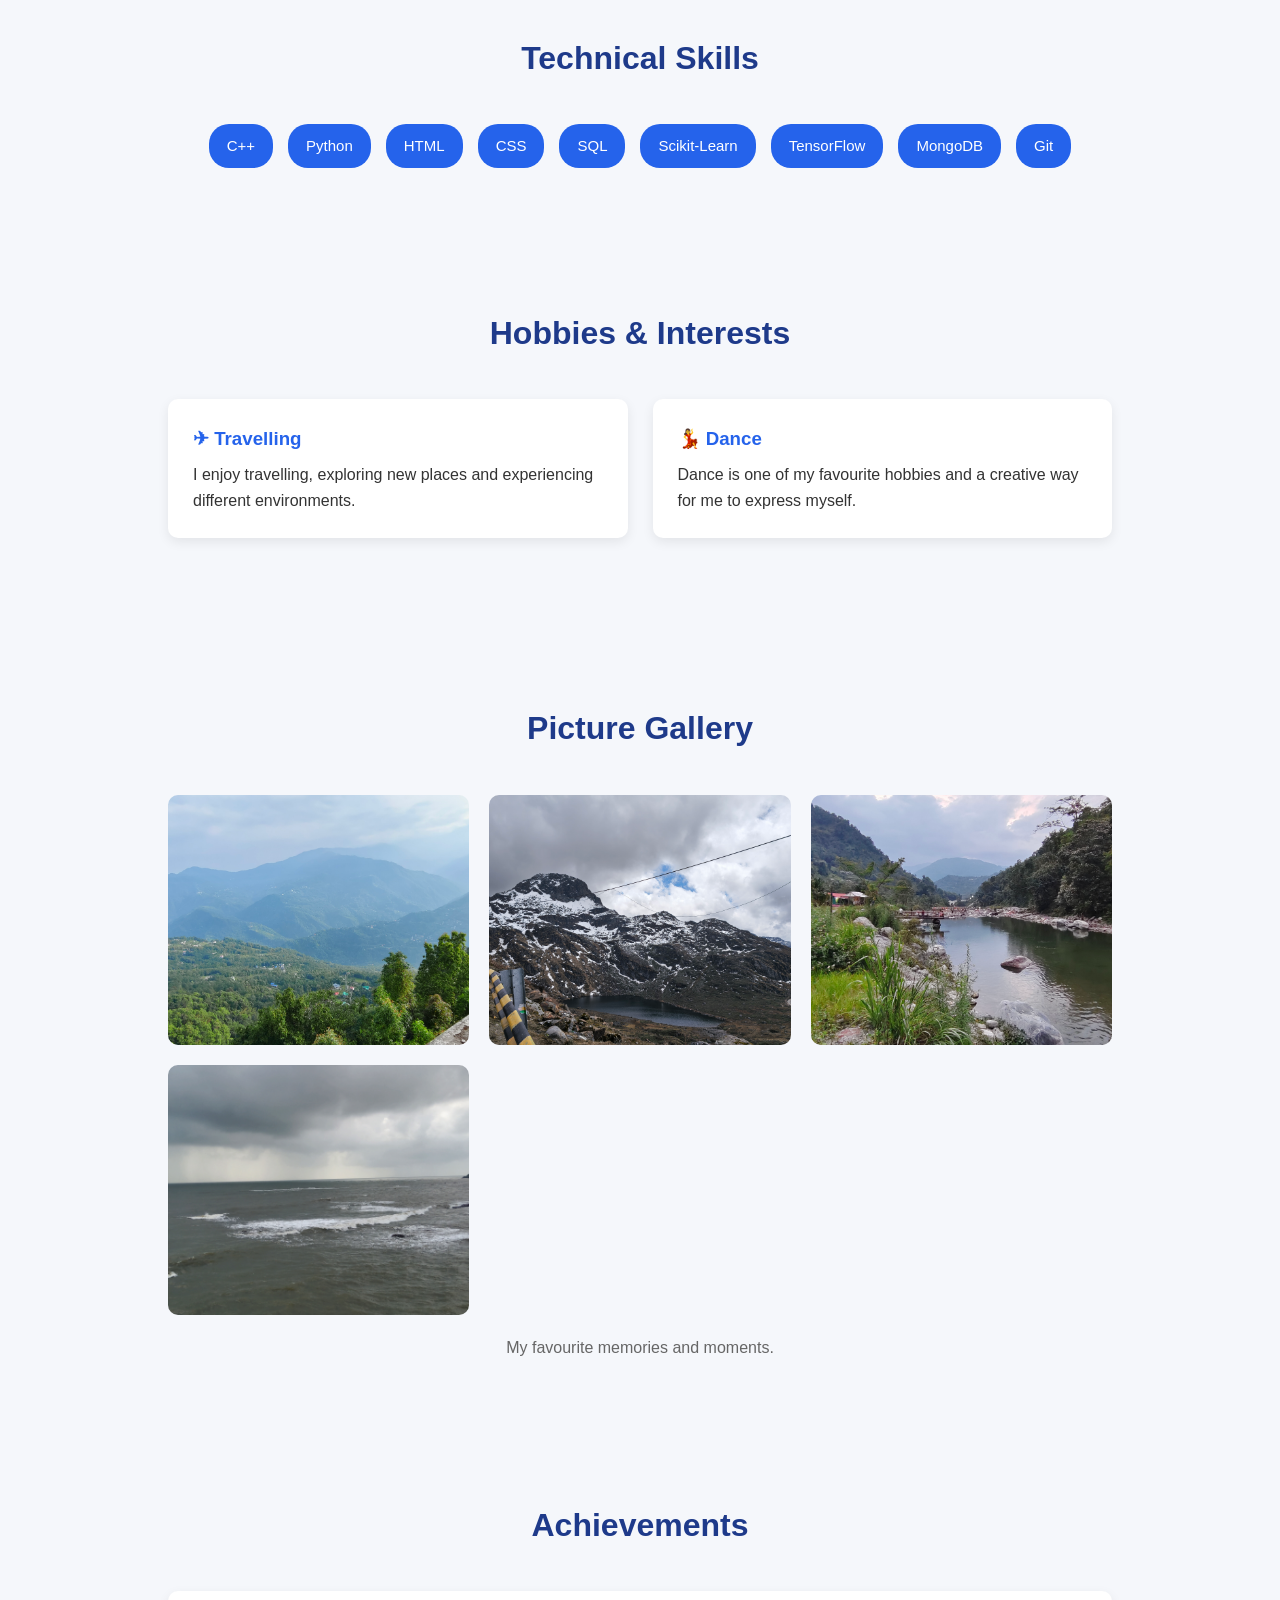
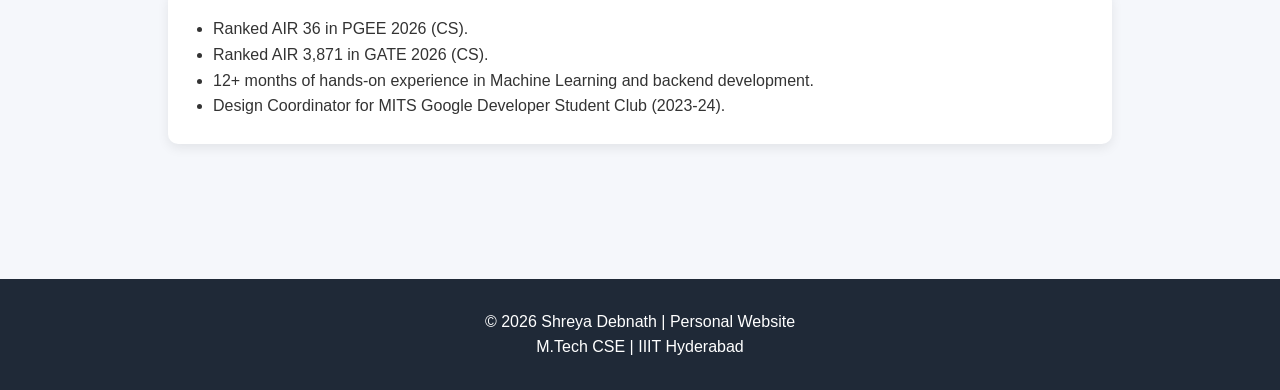
==== commit d662d6d6: "Update index.html" ====
--- a/index.html
+++ b/index.html
@@ -272,7 +272,8 @@
             <img src="images/IMG_20260528_063207.jpg.jpeg" alt="photo 1">
 
             <img src="images/IMG_20260529_093640483_HDR.jpg.jpeg" alt="photo 2">
-            <img src="images/IMG_20260526_182352.jpg.jpeg" alt="photo 2">
+            <img src="images/IMG_20260526_182352.jpg.jpeg" alt="photo 3">
+            <img src="images/IMG_20230710_161927.jpg" alt="photo 4">
         </div>
 
         <p class="gallery-note">
--- a/style.css
+++ b/style.css
@@ -236,7 +236,7 @@
 .gallery {
     display: grid;
 
-    grid-template-columns: repeat(2, 1fr);
+    grid-template-columns: repeat(3, 1fr);
 
     gap: 20px;
 }
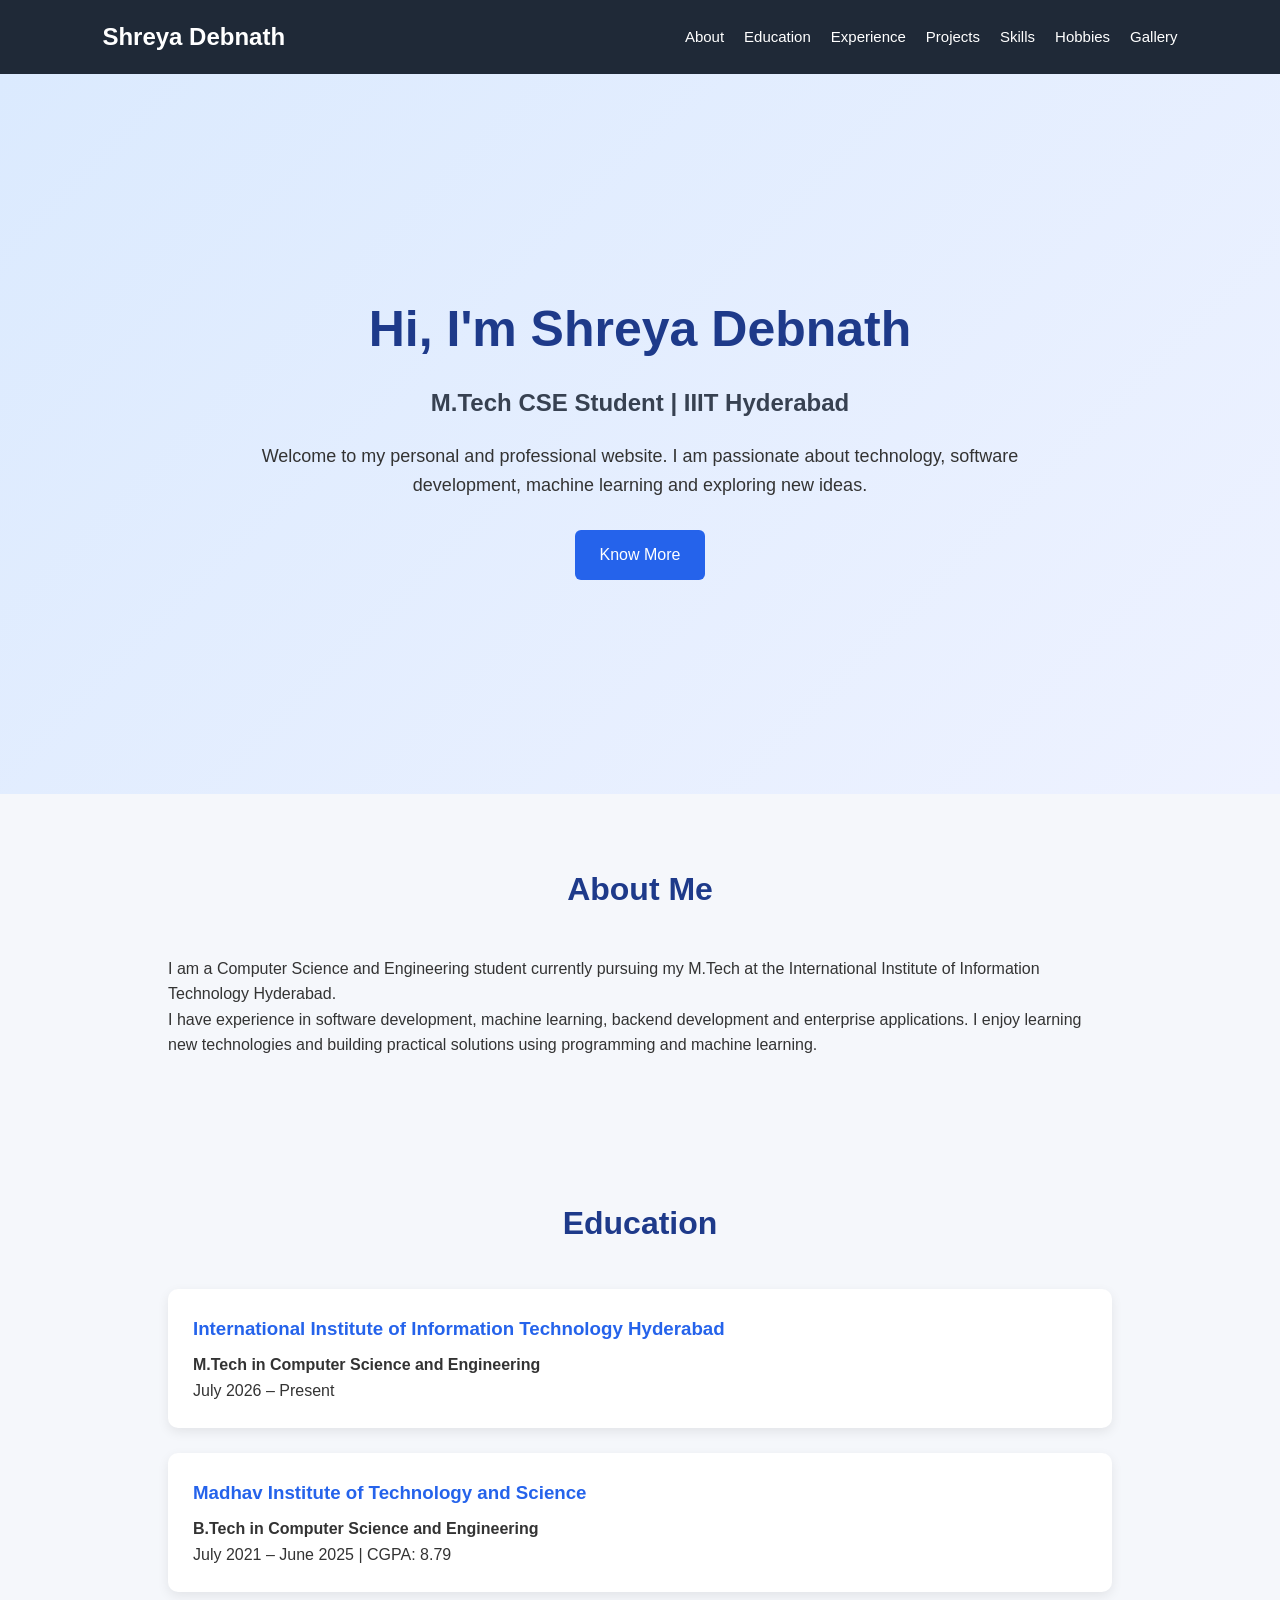
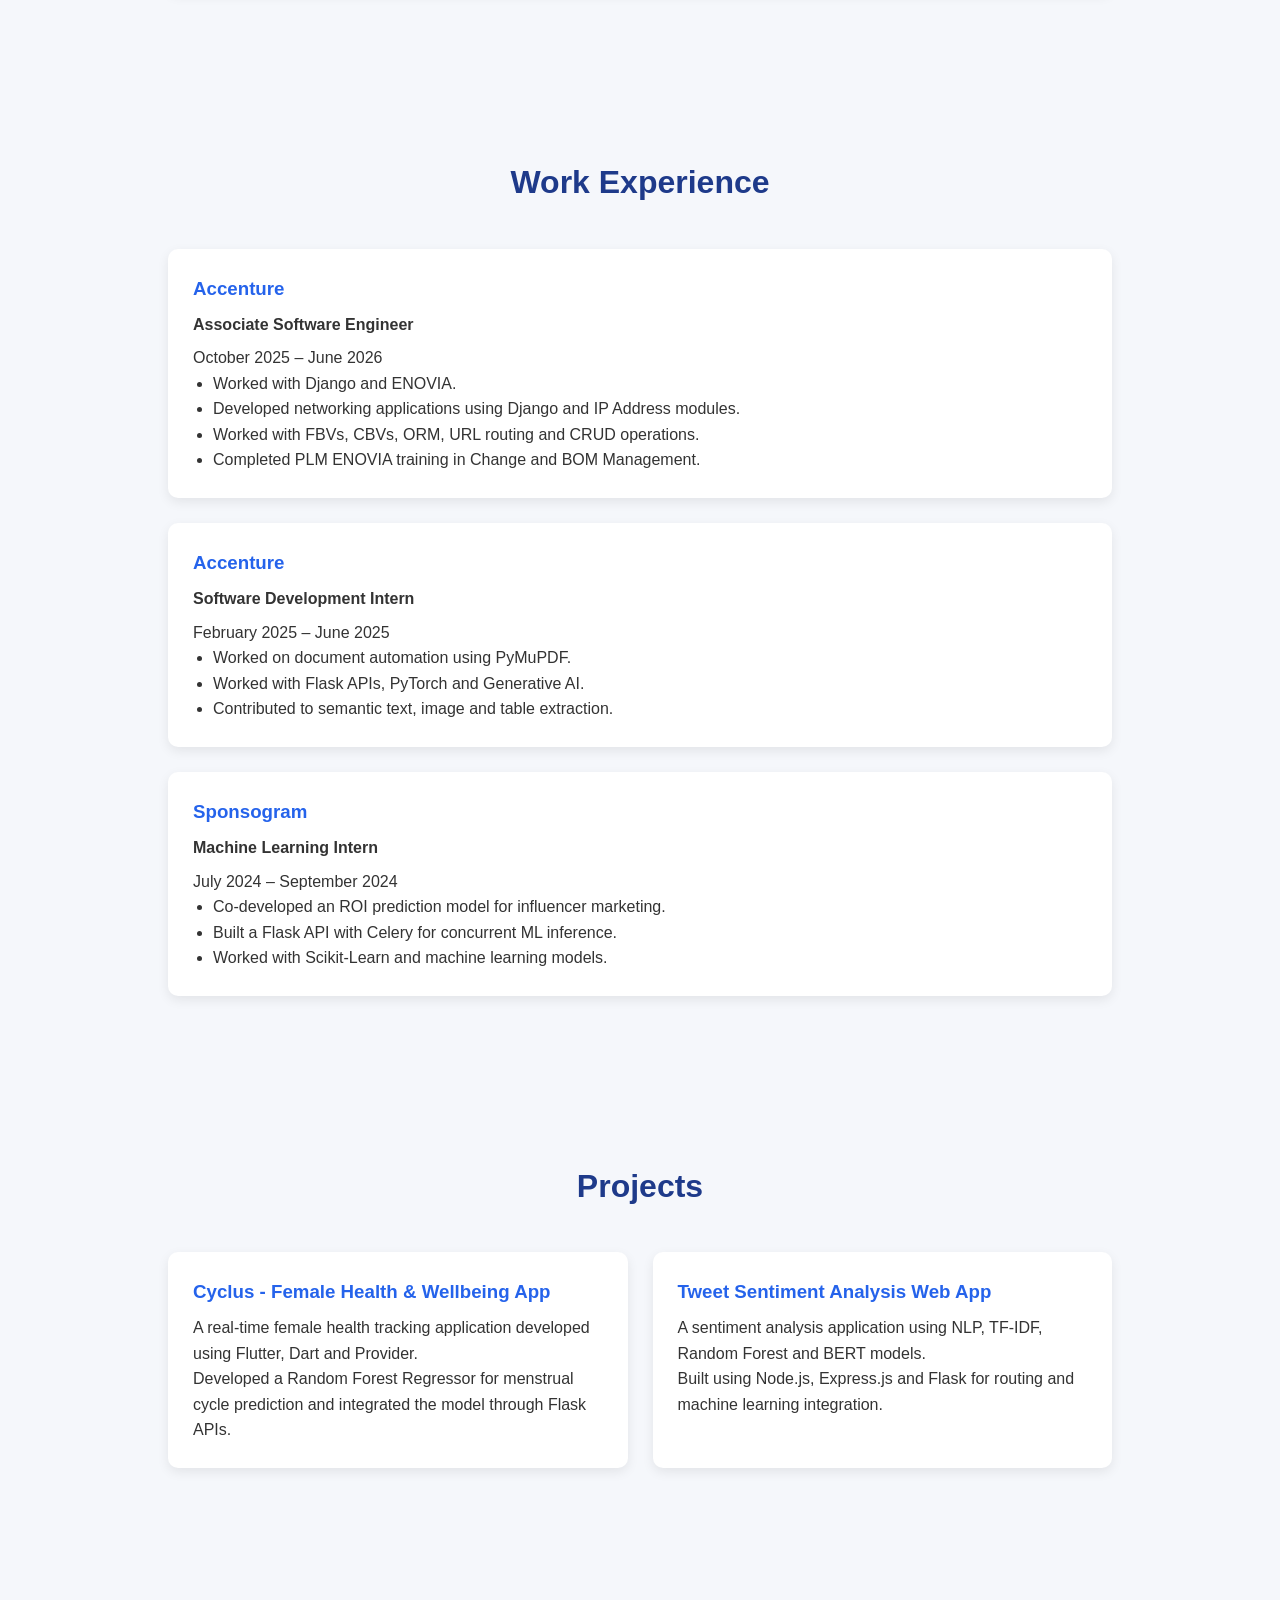
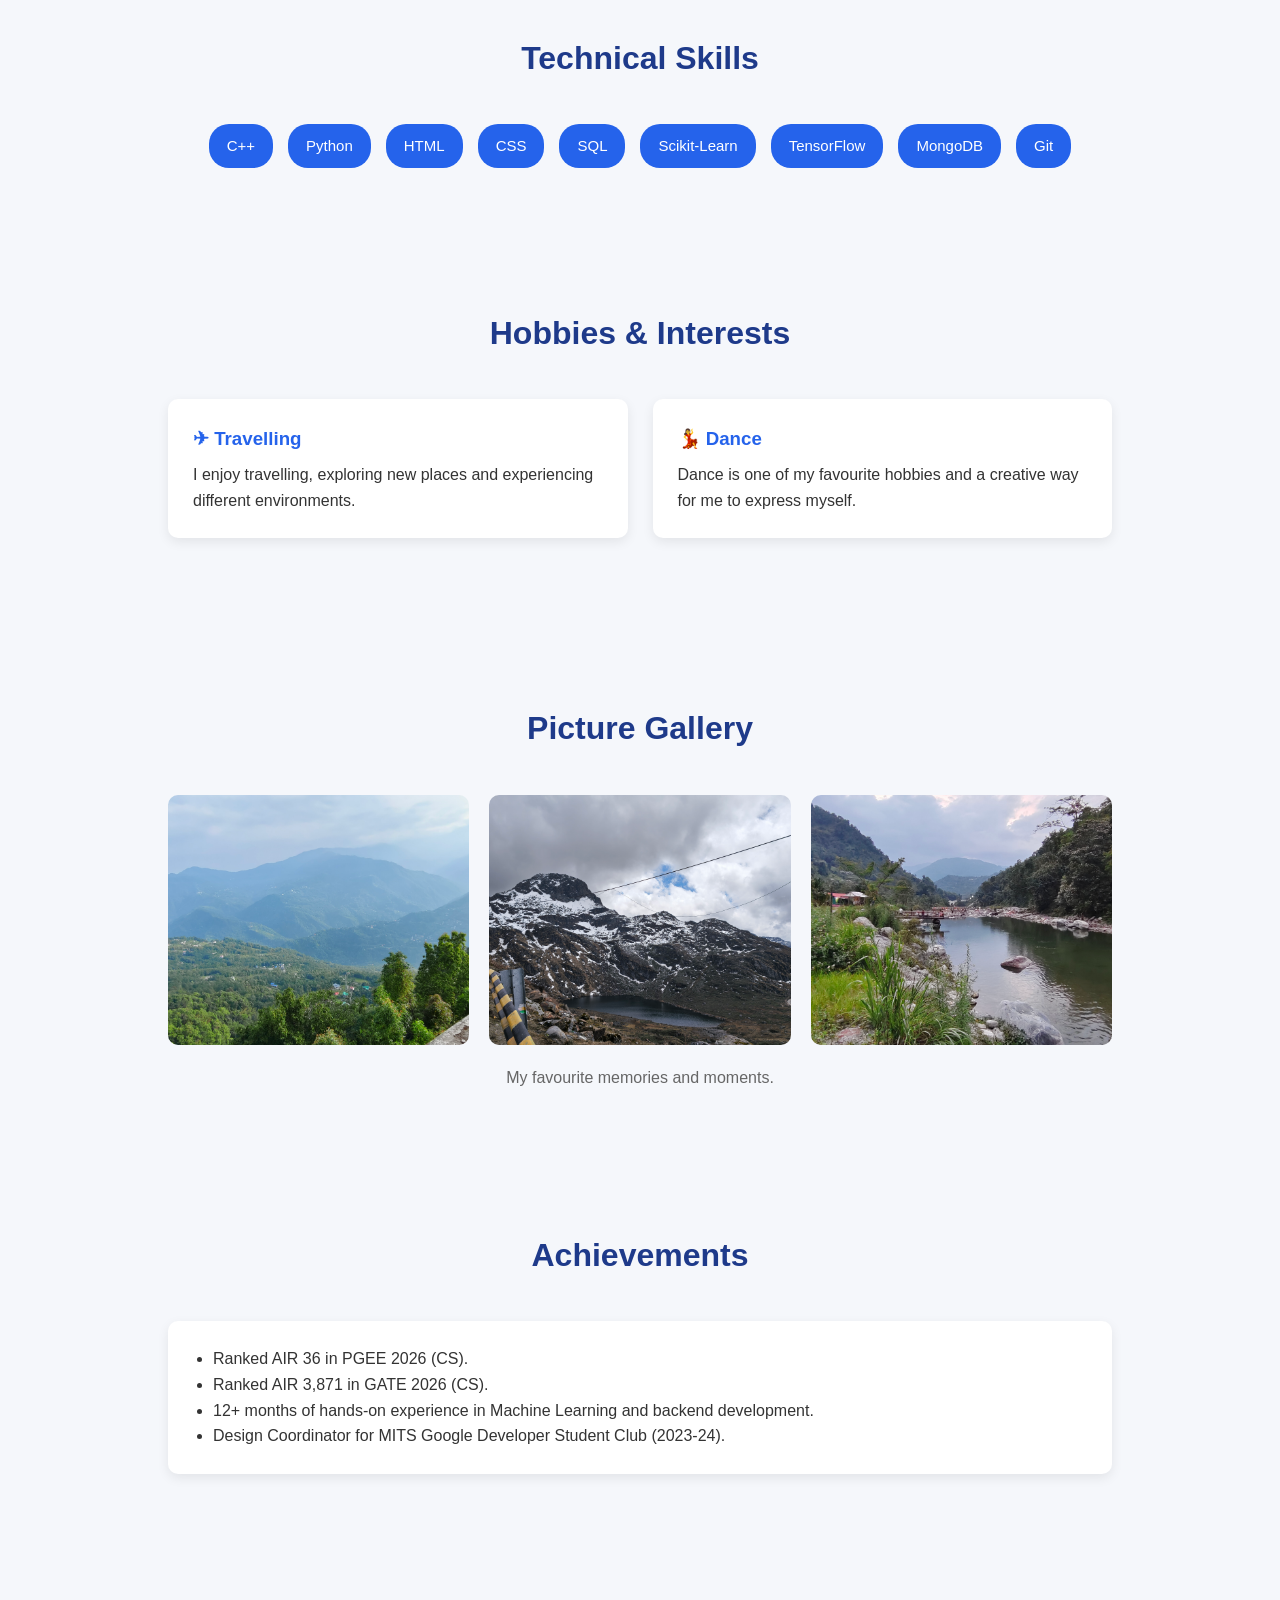
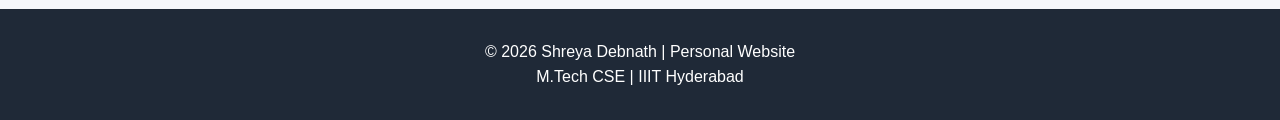
==== commit d130b7c5: "Update index.html" ====
--- a/index.html
+++ b/index.html
@@ -273,7 +273,7 @@
 
             <img src="images/IMG_20260529_093640483_HDR.jpg.jpeg" alt="photo 2">
             <img src="images/IMG_20260526_182352.jpg.jpeg" alt="photo 3">
-            <img src="images/IMG_20230710_161927.jpg" alt="photo 4">
+         
         </div>
 
         <p class="gallery-note">
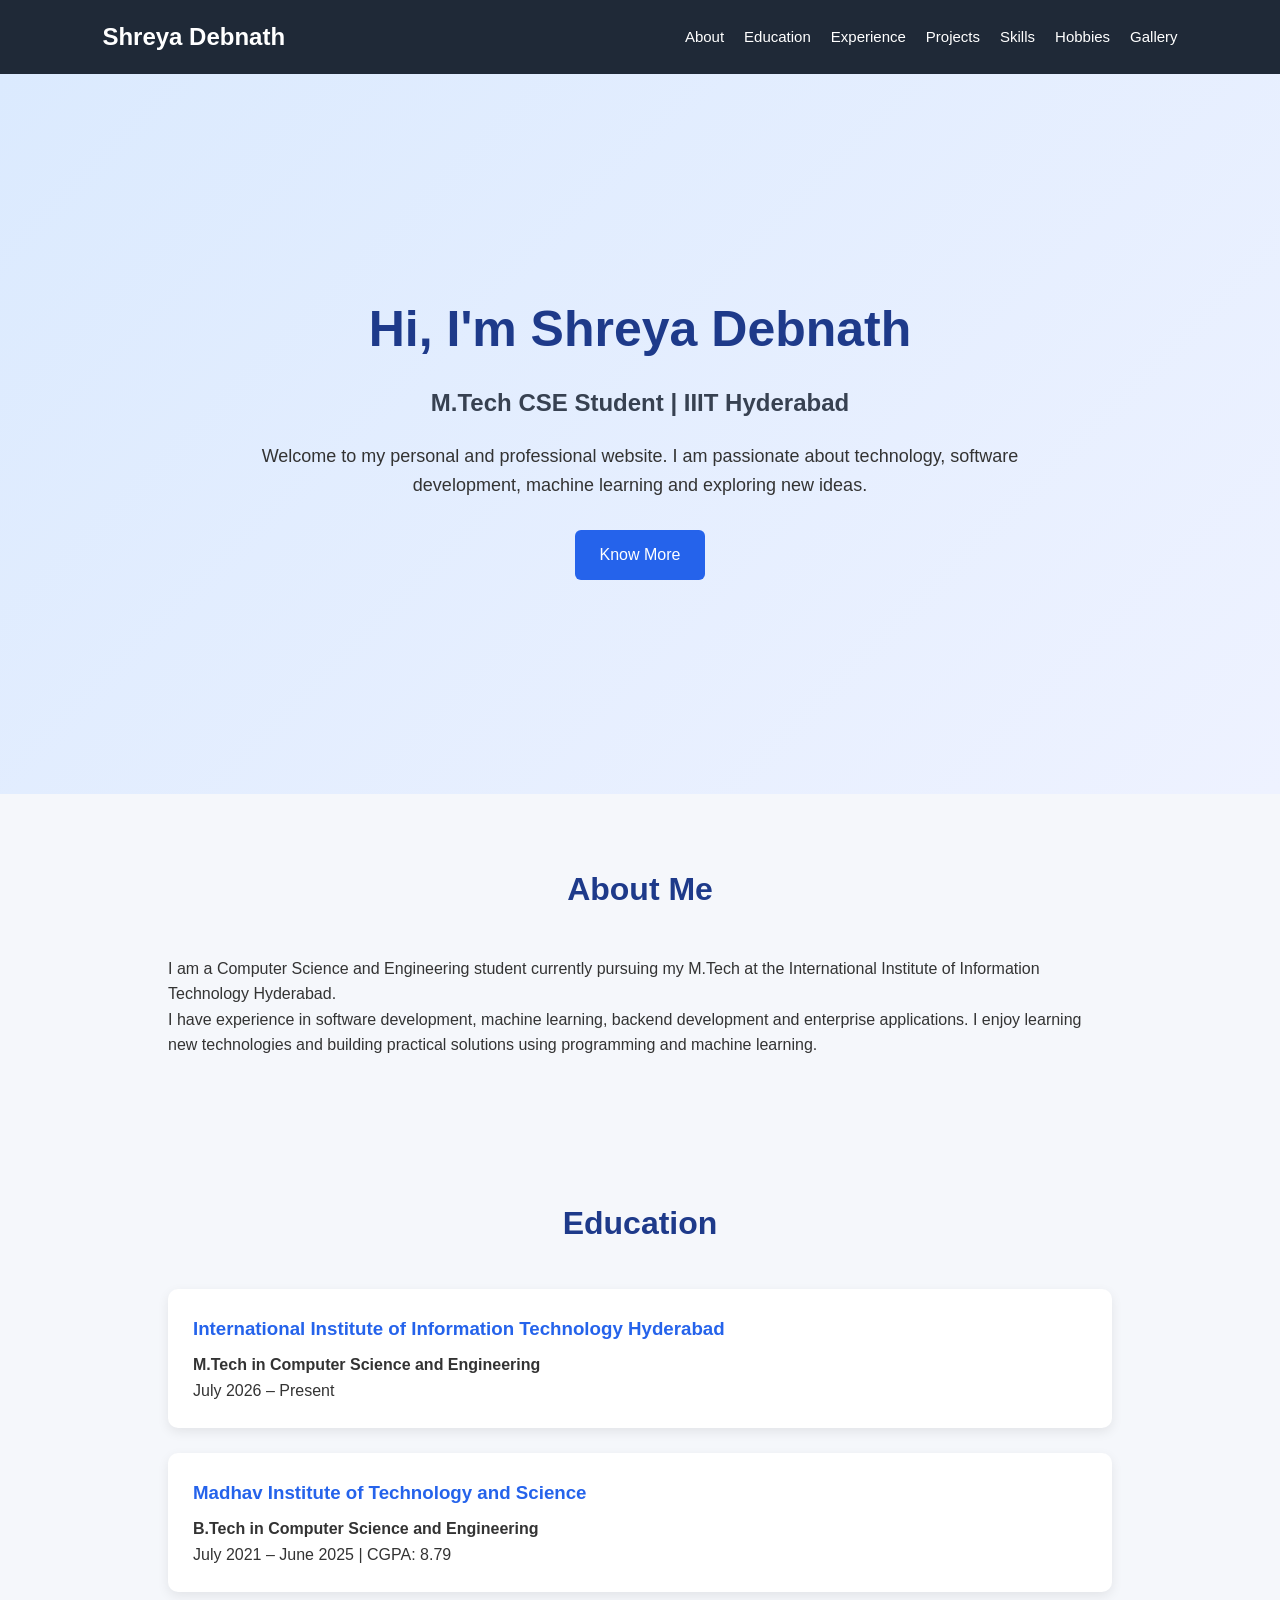
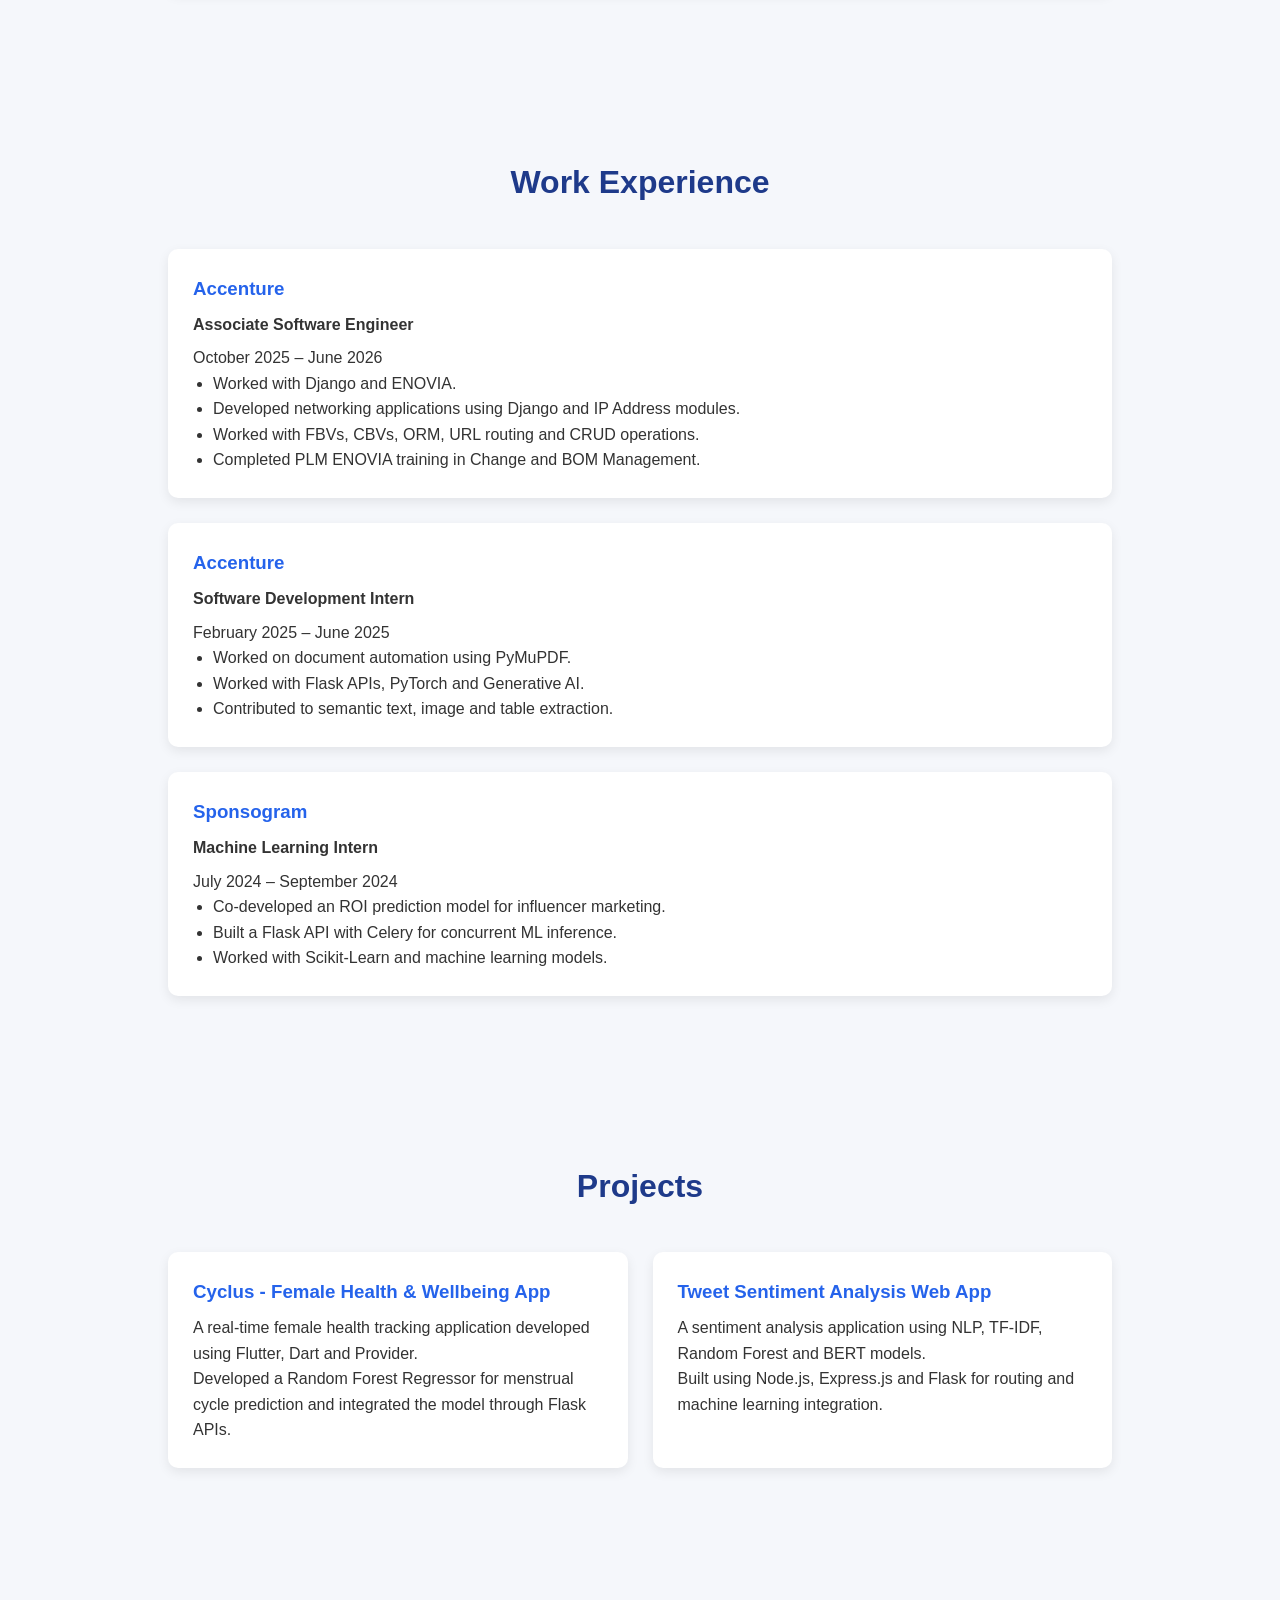
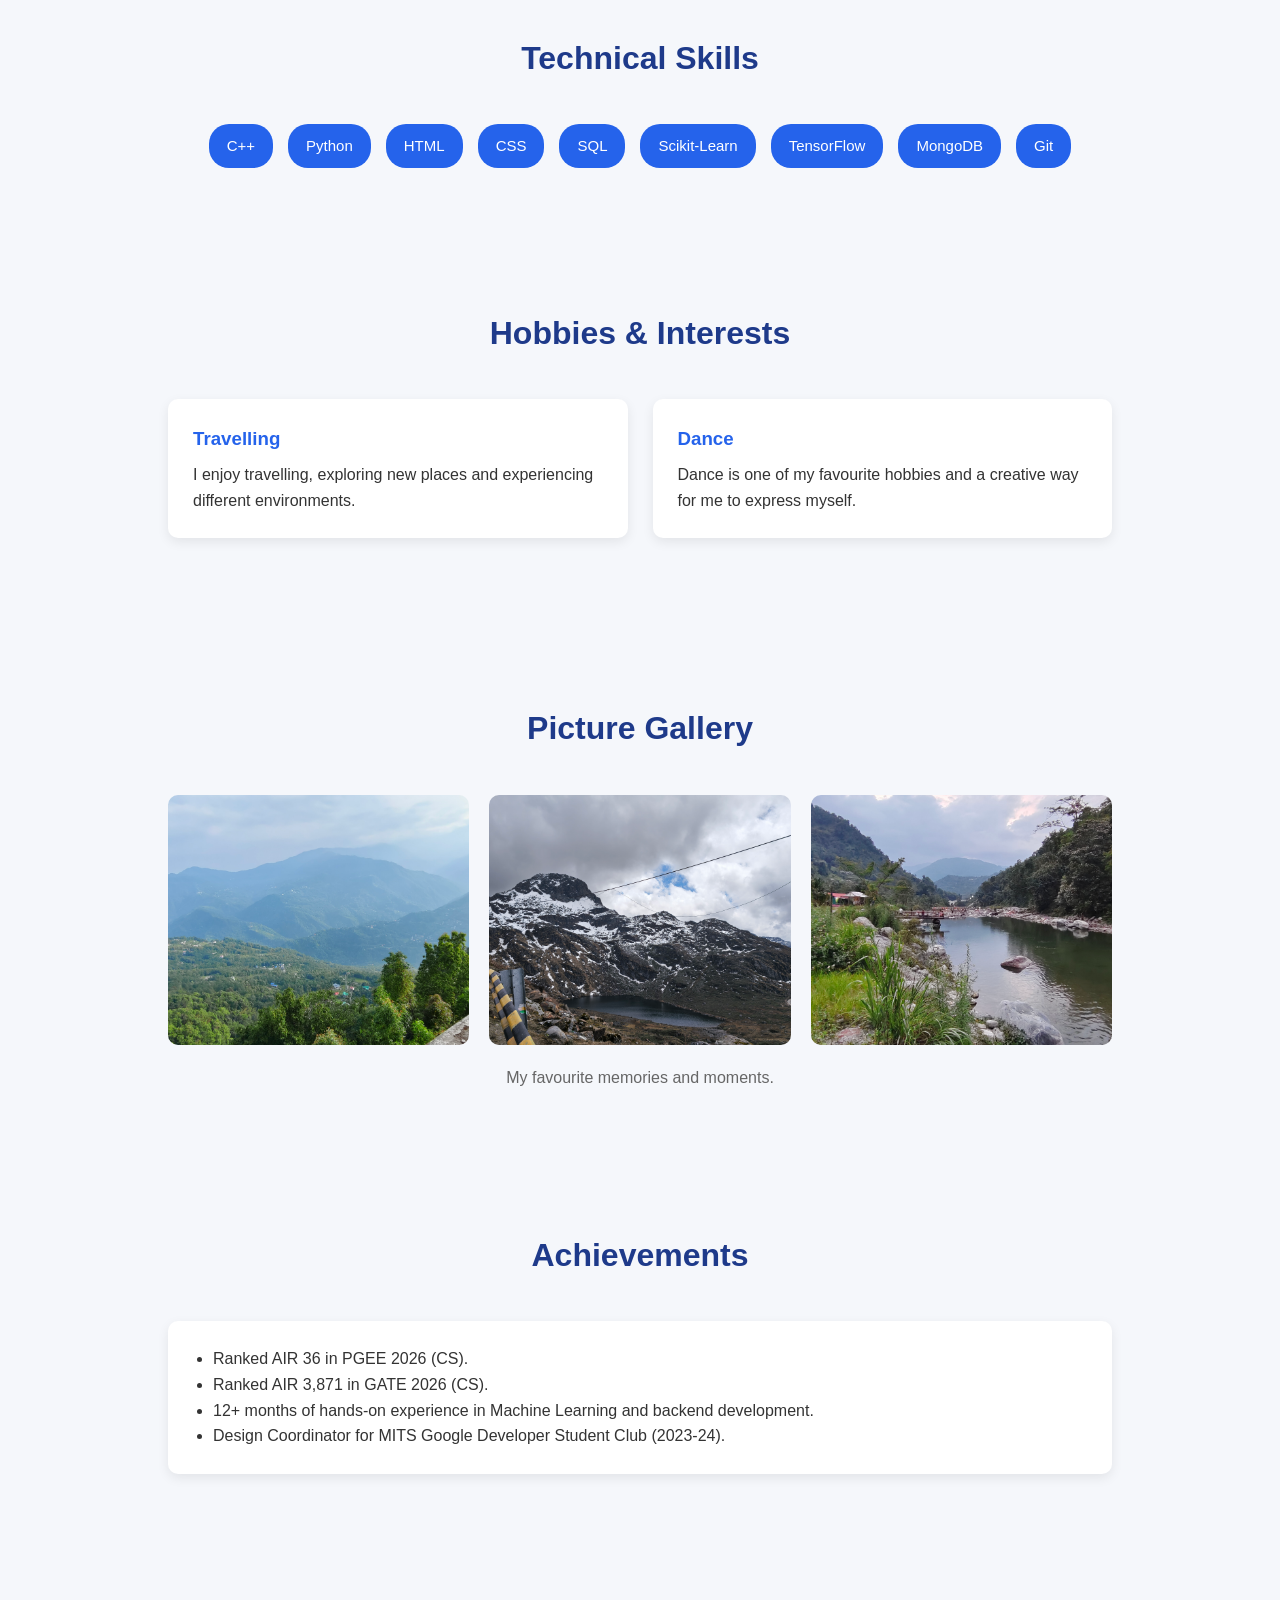
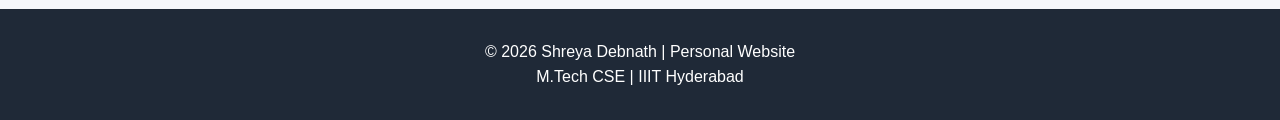
==== commit efbdd6bc: "Update index.html" ====
--- a/index.html
+++ b/index.html
@@ -3,20 +3,15 @@
 
 <head>
     <meta charset="UTF-8">
-
     <meta name="viewport" content="width=device-width, initial-scale=1.0">
-
     <title>Shreya Debnath | Personal Website</title>
-
     <link rel="stylesheet" href="style.css">
 </head>
 
 <body>
 
-    <!-- Navigation Bar -->
     <nav>
         <h2>Shreya Debnath</h2>
-
         <ul>
             <li><a href="#about">About</a></li>
             <li><a href="#education">Education</a></li>
@@ -28,12 +23,8 @@
         </ul>
     </nav>
 
-
-    <!-- Home Section -->
     <header id="home">
-
         <div class="hero-text">
-
             <h1>Hi, I'm Shreya Debnath</h1>
 
             <h3>M.Tech CSE Student | IIIT Hyderabad</h3>
@@ -47,15 +38,11 @@
             <a class="button" href="#about">Know More</a>
 
         </div>
-
     </header>
 
-
-    <!-- About Section -->
     <section id="about">
 
         <h2>About Me</h2>
-
         <p>
             I am a Computer Science and Engineering student currently
             pursuing my M.Tech at the International Institute of
@@ -71,8 +58,6 @@
 
     </section>
 
-
-    <!-- Education Section -->
     <section id="education">
 
         <h2>Education</h2>
@@ -104,8 +89,6 @@
 
     </section>
 
-
-    <!-- Experience Section -->
     <section id="experience">
 
         <h2>Work Experience</h2>
@@ -163,8 +146,6 @@
 
     </section>
 
-
-    <!-- Projects Section -->
     <section id="projects">
 
         <h2>Projects</h2>
@@ -210,7 +191,6 @@
     </section>
 
 
-    <!-- Skills Section -->
     <section id="skills">
 
         <h2>Technical Skills</h2>
@@ -231,8 +211,6 @@
 
     </section>
 
-
-    <!-- Hobbies Section -->
     <section id="hobbies">
 
         <h2>Hobbies & Interests</h2>
@@ -240,7 +218,7 @@
         <div class="hobby-container">
 
             <div class="card">
-                <h3>✈ Travelling</h3>
+                <h3> Travelling</h3>
                 <p>
                     I enjoy travelling, exploring new places and
                     experiencing different environments.
@@ -248,7 +226,7 @@
             </div>
 
             <div class="card">
-                <h3>💃 Dance</h3>
+                <h3> Dance</h3>
                 <p>
                     Dance is one of my favourite hobbies and a
                     creative way for me to express myself.
@@ -259,21 +237,14 @@
 
     </section>
 
-
-    <!-- Gallery Section -->
     <section id="gallery">
 
         <h2>Picture Gallery</h2>
 
         <div class="gallery">
-
-           
-
             <img src="images/IMG_20260528_063207.jpg.jpeg" alt="photo 1">
-
             <img src="images/IMG_20260529_093640483_HDR.jpg.jpeg" alt="photo 2">
             <img src="images/IMG_20260526_182352.jpg.jpeg" alt="photo 3">
-         
         </div>
 
         <p class="gallery-note">
@@ -282,14 +253,10 @@
 
     </section>
 
-
-    <!-- Achievements Section -->
     <section id="achievements">
-
         <h2>Achievements</h2>
 
         <div class="card">
-
             <ul>
                 <li>Ranked AIR 36 in PGEE 2026 (CS).</li>
                 <li>Ranked AIR 3,871 in GATE 2026 (CS).</li>
@@ -300,9 +267,6 @@
         </div>
 
     </section>
-
-
-    <!-- Footer -->
     <footer>
 
         <p>
--- a/style.css
+++ b/style.css
@@ -1,5 +1,3 @@
-/* General Page Styling */
-
 * {
     box-sizing: border-box;
     margin: 0;
@@ -18,8 +16,6 @@
 }
 
 
-/* Navigation Bar */
-
 nav {
     background-color: #1f2937;
     color: white;
@@ -56,8 +52,6 @@
     color: #60a5fa;
 }
 
-
-/* Hero Section */
 
 header {
     min-height: 80vh;
@@ -99,8 +93,6 @@
 }
 
 
-/* Button */
-
 .button {
     display: inline-block;
 
@@ -122,8 +114,6 @@
 }
 
 
-/* Sections */
-
 section {
     padding: 70px 10%;
 
@@ -143,8 +133,6 @@
 }
 
 
-/* Cards */
-
 .card {
     background-color: white;
 
@@ -180,7 +168,6 @@
 }
 
 
-/* Projects */
 
 .project-container {
     display: grid;
@@ -191,7 +178,6 @@
 }
 
 
-/* Skills */
 
 .skills-container {
     display: flex;
@@ -230,9 +216,6 @@
     gap: 25px;
 }
 
-
-/* Gallery */
-
 .gallery {
     display: grid;
 
@@ -266,7 +249,6 @@
 }
 
 
-/* Footer */
 
 footer {
     text-align: center;
@@ -280,8 +262,6 @@
     margin-top: 40px;
 }
 
-
-/* Mobile Responsive Design */
 
 @media (max-width: 768px) {
 
